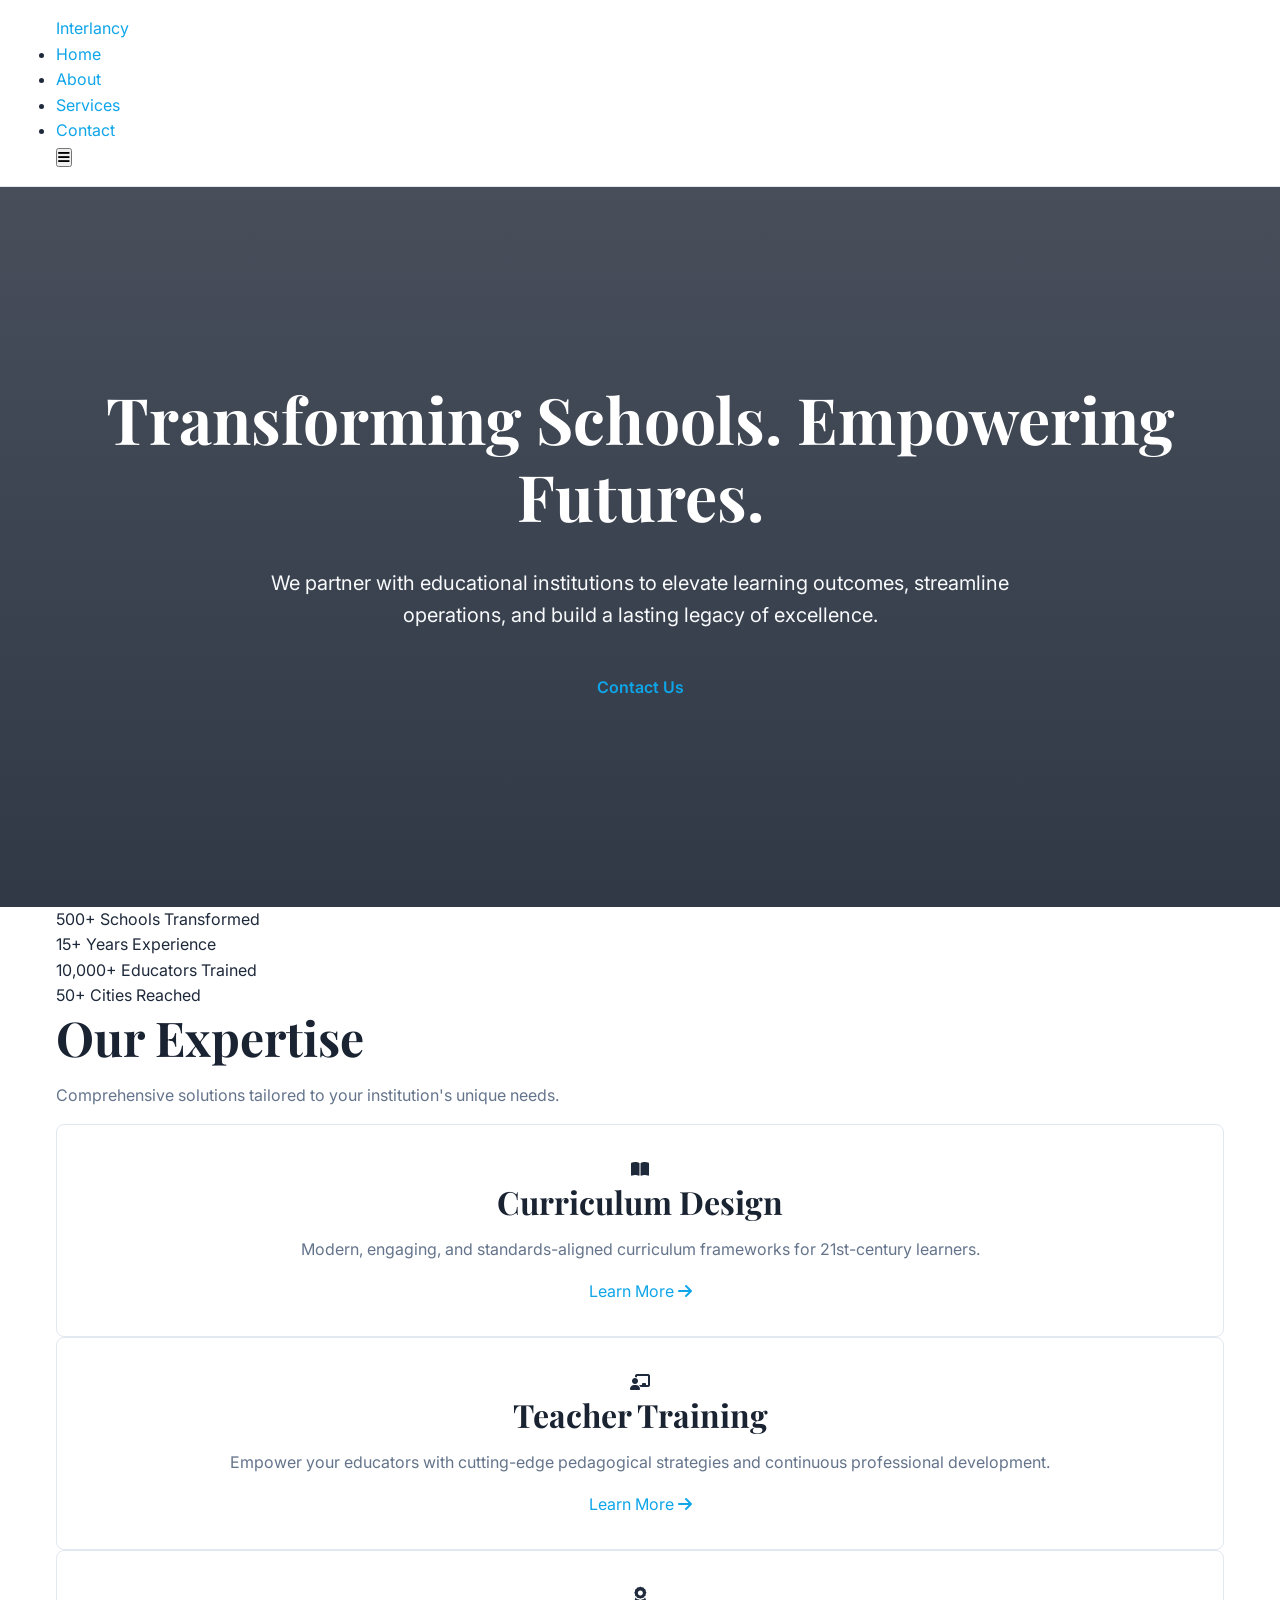
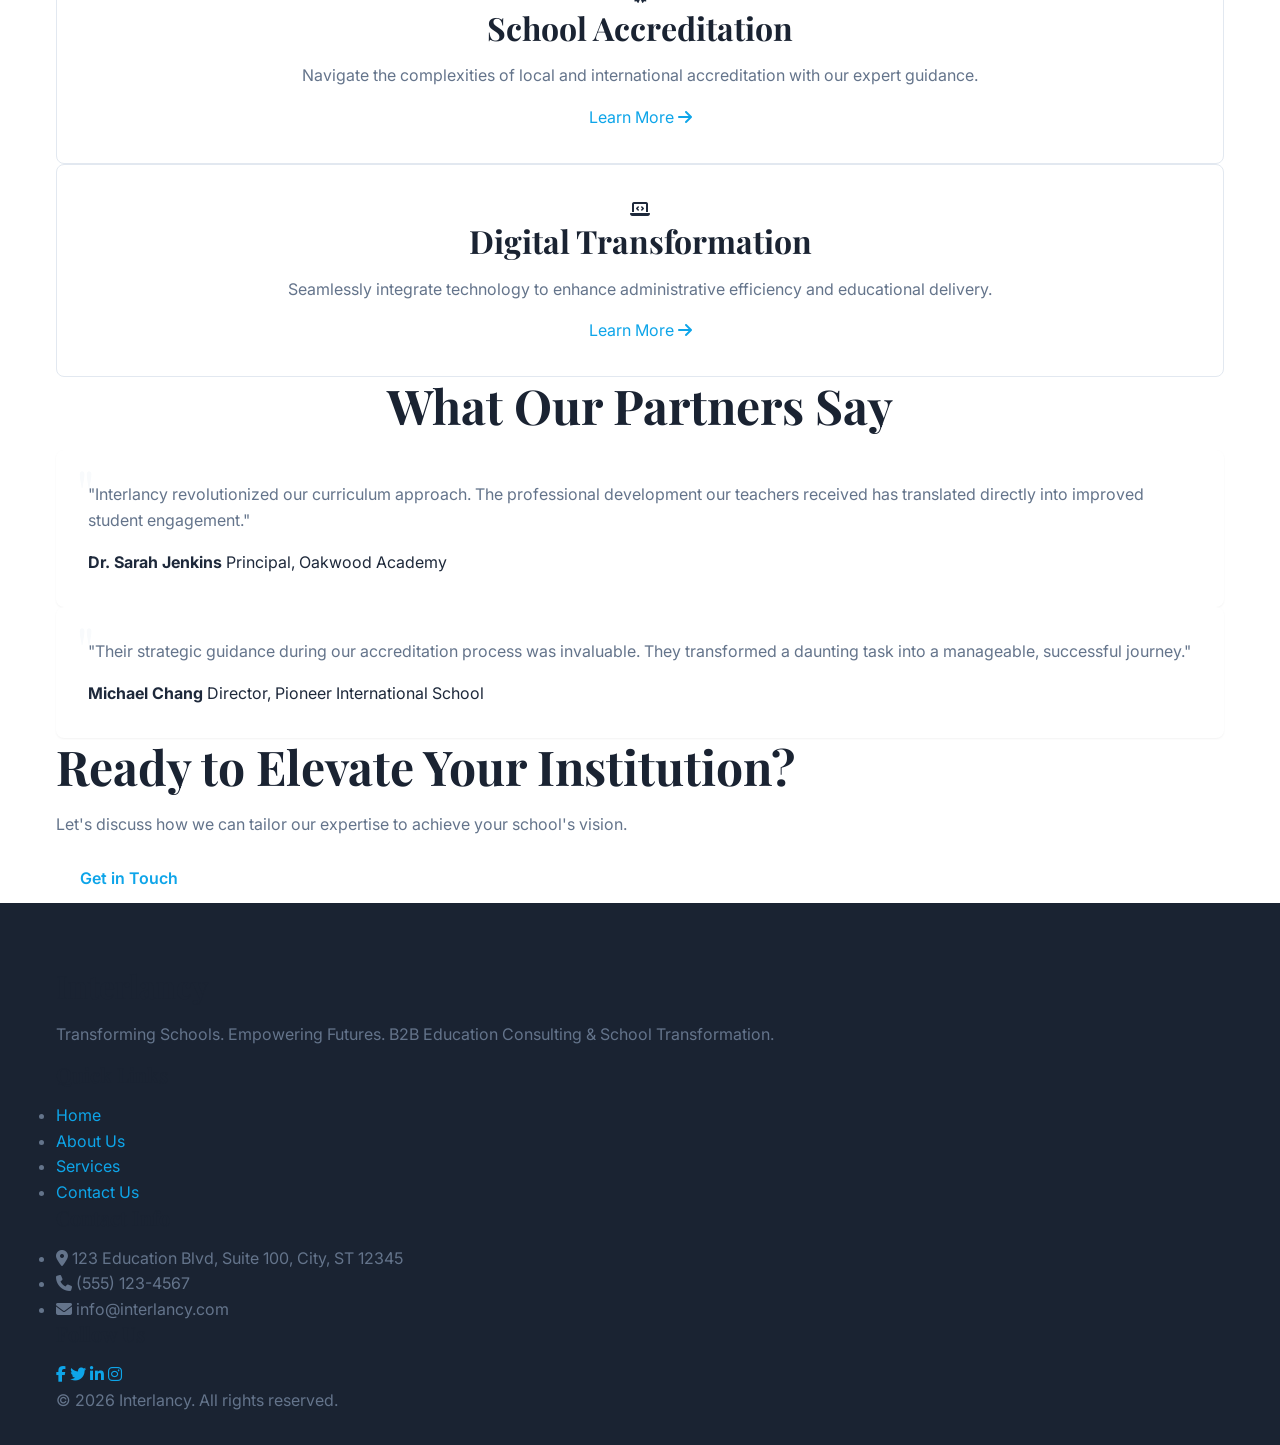
==== index.html @ 0472fcb1 "feat: Initial Interlancy website - B2B Education Consulting - Home page with hero, stats, services o" ====
<!DOCTYPE html>
<html lang="en">
<head>
    <meta charset="UTF-8">
    <meta name="viewport" content="width=device-width, initial-scale=1.0">
    <title>Interlancy | Transforming Schools. Empowering Futures.</title>
    <meta name="description" content="B2B Education Consulting & School Transformation.">
    <meta property="og:title" content="Interlancy | Transforming Schools. Empowering Futures.">
    <meta property="og:description" content="B2B Education Consulting & School Transformation.">
    <meta property="og:type" content="website">
    <meta property="og:url" content="https://www.interlancy.com">
    <meta property="og:image" content="https://www.interlancy.com/img/og-image.jpg">
    <link rel="icon" type="image/x-icon" href="favicon.ico">
    <link rel="preconnect" href="https://fonts.googleapis.com">
    <link rel="preconnect" href="https://fonts.gstatic.com" crossorigin>
    <link href="https://fonts.googleapis.com/css2?family=Inter:wght@400;500;600&family=Playfair+Display:wght@500;600;700&display=swap" rel="stylesheet">
    <link rel="stylesheet" href="https://cdnjs.cloudflare.com/ajax/libs/font-awesome/6.4.0/css/all.min.css">
    <link rel="stylesheet" href="css/style.css">
</head>
<body>
    <header class="header">
        <div class="container header__container">
            <a href="index.html" class="header__logo">Interlancy</a>
            <nav class="header__nav">
                <ul class="header__nav-list">
                    <li class="header__nav-item"><a href="index.html" class="header__nav-link header__nav-link--active">Home</a></li>
                    <li class="header__nav-item"><a href="about.html" class="header__nav-link">About</a></li>
                    <li class="header__nav-item"><a href="services.html" class="header__nav-link">Services</a></li>
                    <li class="header__nav-item"><a href="contact.html" class="header__nav-link">Contact</a></li>
                </ul>
            </nav>
            <button class="header__mobile-toggle" aria-label="Toggle menu">
                <i class="fas fa-bars"></i>
            </button>
        </div>
    </header>

    <main>
        <!-- Hero Section -->
        <section class="hero">
            <div class="container hero__container">
                <div class="hero__content">
                    <h1 class="hero__title">Transforming Schools. Empowering Futures.</h1>
                    <p class="hero__text">We partner with educational institutions to elevate learning outcomes, streamline operations, and build a lasting legacy of excellence.</p>
                    <a href="contact.html" class="btn btn--primary">Contact Us</a>
                </div>
            </div>
        </section>

        <!-- Stats Section -->
        <section class="stats">
            <div class="container stats__container">
                <div class="stats__item">
                    <span class="stats__number">500+</span>
                    <span class="stats__label">Schools Transformed</span>
                </div>
                <div class="stats__item">
                    <span class="stats__number">15+</span>
                    <span class="stats__label">Years Experience</span>
                </div>
                <div class="stats__item">
                    <span class="stats__number">10,000+</span>
                    <span class="stats__label">Educators Trained</span>
                </div>
                <div class="stats__item">
                    <span class="stats__number">50+</span>
                    <span class="stats__label">Cities Reached</span>
                </div>
            </div>
        </section>

        <!-- Services Overview -->
        <section class="services-overview">
            <div class="container">
                <div class="section-header">
                    <h2 class="section-header__title">Our Expertise</h2>
                    <p class="section-header__subtitle">Comprehensive solutions tailored to your institution's unique needs.</p>
                </div>
                <div class="services-grid">
                    <div class="service-card">
                        <div class="service-card__icon"><i class="fas fa-book-open"></i></div>
                        <h3 class="service-card__title">Curriculum Design</h3>
                        <p class="service-card__desc">Modern, engaging, and standards-aligned curriculum frameworks for 21st-century learners.</p>
                        <a href="services.html" class="service-card__link">Learn More <i class="fas fa-arrow-right"></i></a>
                    </div>
                    <div class="service-card">
                        <div class="service-card__icon"><i class="fas fa-chalkboard-teacher"></i></div>
                        <h3 class="service-card__title">Teacher Training</h3>
                        <p class="service-card__desc">Empower your educators with cutting-edge pedagogical strategies and continuous professional development.</p>
                        <a href="services.html" class="service-card__link">Learn More <i class="fas fa-arrow-right"></i></a>
                    </div>
                    <div class="service-card">
                        <div class="service-card__icon"><i class="fas fa-award"></i></div>
                        <h3 class="service-card__title">School Accreditation</h3>
                        <p class="service-card__desc">Navigate the complexities of local and international accreditation with our expert guidance.</p>
                        <a href="services.html" class="service-card__link">Learn More <i class="fas fa-arrow-right"></i></a>
                    </div>
                    <div class="service-card">
                        <div class="service-card__icon"><i class="fas fa-laptop-code"></i></div>
                        <h3 class="service-card__title">Digital Transformation</h3>
                        <p class="service-card__desc">Seamlessly integrate technology to enhance administrative efficiency and educational delivery.</p>
                        <a href="services.html" class="service-card__link">Learn More <i class="fas fa-arrow-right"></i></a>
                    </div>
                </div>
            </div>
        </section>

        <!-- Testimonials -->
        <section class="testimonials">
            <div class="container">
                <h2 class="section-header__title text-center">What Our Partners Say</h2>
                <div class="testimonials__grid">
                    <div class="testimonial-card">
                        <p class="testimonial-card__quote">"Interlancy revolutionized our curriculum approach. The professional development our teachers received has translated directly into improved student engagement."</p>
                        <div class="testimonial-card__author">
                            <div class="testimonial-card__author-info">
                                <strong>Dr. Sarah Jenkins</strong>
                                <span>Principal, Oakwood Academy</span>
                            </div>
                        </div>
                    </div>
                    <div class="testimonial-card">
                        <p class="testimonial-card__quote">"Their strategic guidance during our accreditation process was invaluable. They transformed a daunting task into a manageable, successful journey."</p>
                        <div class="testimonial-card__author">
                            <div class="testimonial-card__author-info">
                                <strong>Michael Chang</strong>
                                <span>Director, Pioneer International School</span>
                            </div>
                        </div>
                    </div>
                </div>
            </div>
        </section>

        <!-- CTA Banner -->
        <section class="cta-banner">
            <div class="container cta-banner__container">
                <h2 class="cta-banner__title">Ready to Elevate Your Institution?</h2>
                <p class="cta-banner__text">Let's discuss how we can tailor our expertise to achieve your school's vision.</p>
                <a href="contact.html" class="btn btn--secondary">Get in Touch</a>
            </div>
        </section>
    </main>

    <footer class="footer">
        <div class="container footer__container">
            <div class="footer__col">
                <h3 class="footer__logo">Interlancy</h3>
                <p class="footer__desc">Transforming Schools. Empowering Futures. B2B Education Consulting & School Transformation.</p>
            </div>
            <div class="footer__col">
                <h4 class="footer__heading">Quick Links</h4>
                <ul class="footer__links">
                    <li><a href="index.html">Home</a></li>
                    <li><a href="about.html">About Us</a></li>
                    <li><a href="services.html">Services</a></li>
                    <li><a href="contact.html">Contact Us</a></li>
                </ul>
            </div>
            <div class="footer__col">
                <h4 class="footer__heading">Contact Info</h4>
                <ul class="footer__contact">
                    <li><i class="fas fa-map-marker-alt"></i> 123 Education Blvd, Suite 100, City, ST 12345</li>
                    <li><i class="fas fa-phone"></i> (555) 123-4567</li>
                    <li><i class="fas fa-envelope"></i> info@interlancy.com</li>
                </ul>
            </div>
            <div class="footer__col">
                <h4 class="footer__heading">Follow Us</h4>
                <div class="footer__socials">
                    <a href="#" aria-label="Facebook"><i class="fab fa-facebook-f"></i></a>
                    <a href="#" aria-label="Twitter"><i class="fab fa-twitter"></i></a>
                    <a href="#" aria-label="LinkedIn"><i class="fab fa-linkedin-in"></i></a>
                    <a href="#" aria-label="Instagram"><i class="fab fa-instagram"></i></a>
                </div>
            </div>
        </div>
        <div class="footer__bottom">
            <div class="container">
                <p>&copy; 2026 Interlancy. All rights reserved.</p>
            </div>
        </div>
    </footer>

    <script src="js/main.js"></script>
</body>
</html>
---- css/style.css ----
/* ==========================================================================
   CSS Reset & Custom Properties
   ========================================================================== */
:root {
  /* Colors */
  --color-primary: #1a2332;
  --color-secondary: #0ea5e9;
  --color-accent-hover: #0284c7;
  --color-text-primary: #1e293b;
  --color-text-secondary: #64748b;
  --color-bg-light: #f8fafc;
  --color-bg-white: #ffffff;
  --color-border: #e2e8f0;
  --color-success: #10b981;

  /* Typography */
  --font-body: 'Inter', system-ui, -apple-system, sans-serif;
  --font-heading: 'Playfair Display', Georgia, serif;

  /* Spacing */
  --space-xs: 0.5rem;
  --space-sm: 1rem;
  --space-md: 2rem;
  --space-lg: 4rem;
  --space-xl: 6rem;

  /* Other Utilities */
  --transition-fast: 0.2s ease;
  --transition-normal: 0.3s ease;
  --shadow-sm: 0 1px 2px 0 rgba(0, 0, 0, 0.05);
  --shadow-md: 0 4px 6px -1px rgba(0, 0, 0, 0.1), 0 2px 4px -1px rgba(0, 0, 0, 0.06);
  --shadow-lg: 0 10px 15px -3px rgba(0, 0, 0, 0.1), 0 4px 6px -2px rgba(0, 0, 0, 0.05);
  --border-radius: 8px;
  --container-max-width: 1200px;
}

*, *::before, *::after {
  box-sizing: border-box;
  margin: 0;
  padding: 0;
}

html {
  scroll-behavior: smooth;
}

body {
  font-family: var(--font-body);
  color: var(--color-text-primary);
  background-color: var(--color-bg-white);
  line-height: 1.6;
  -webkit-font-smoothing: antialiased;
}

/* ==========================================================================
   Global Styles & Typography
   ========================================================================== */
h1, h2, h3, h4, h5, h6 {
  font-family: var(--font-heading);
  color: var(--color-primary);
  line-height: 1.2;
  margin-bottom: var(--space-sm);
  font-weight: 700;
}

h1 { font-size: clamp(2.5rem, 5vw, 4rem); }
h2 { font-size: clamp(2rem, 4vw, 3rem); }
h3 { font-size: clamp(1.5rem, 3vw, 2rem); }
h4 { font-size: 1.25rem; }
h5 { font-size: 1.125rem; }
h6 { font-size: 1rem; }

p {
  margin-bottom: var(--space-sm);
  color: var(--color-text-secondary);
}

a {
  color: var(--color-secondary);
  text-decoration: none;
  transition: color var(--transition-fast);
}

a:hover {
  color: var(--color-accent-hover);
}

img {
  max-width: 100%;
  height: auto;
  display: block;
}

/* ==========================================================================
   Layout Utilities
   ========================================================================== */
.container {
  max-width: var(--container-max-width);
  margin: 0 auto;
  padding: 0 var(--space-sm);
}

.section {
  padding: var(--space-lg) 0;
}

.section-light {
  background-color: var(--color-bg-light);
}

.section-dark {
  background-color: var(--color-primary);
  color: var(--color-bg-white);
}

.section-dark h2, .section-dark h3, .section-dark p {
  color: var(--color-bg-white);
}

.grid {
  display: grid;
  gap: var(--space-md);
}

.flex {
  display: flex;
}

.flex-center {
  align-items: center;
  justify-content: center;
}

.flex-between {
  align-items: center;
  justify-content: space-between;
}

.text-center {
  text-align: center;
}

/* Buttons */
.btn {
  display: inline-block;
  padding: 0.75rem 1.5rem;
  border-radius: var(--border-radius);
  font-weight: 600;
  cursor: pointer;
  transition: all var(--transition-normal);
  border: none;
  text-align: center;
}

.btn-primary {
  background-color: var(--color-secondary);
  color: white;
}

.btn-primary:hover {
  background-color: var(--color-accent-hover);
  transform: translateY(-2px);
  box-shadow: var(--shadow-md);
  color: white;
}

.btn-secondary {
  background-color: transparent;
  border: 2px solid var(--color-primary);
  color: var(--color-primary);
}

.btn-secondary:hover {
  background-color: var(--color-primary);
  color: white;
}

.btn:active {
  transform: translateY(0);
}

/* ==========================================================================
   Header & Navigation
   ========================================================================== */
.header {
  position: sticky;
  top: 0;
  left: 0;
  width: 100%;
  background: rgba(255, 255, 255, 0.9);
  backdrop-filter: blur(10px);
  z-index: 1000;
  border-bottom: 1px solid var(--color-border);
  padding: var(--space-sm) 0;
}

.logo {
  font-family: var(--font-heading);
  font-size: 1.5rem;
  font-weight: 700;
  color: var(--color-primary);
  text-decoration: none;
}

.nav-links {
  display: flex;
  gap: var(--space-md);
  list-style: none;
}

.nav-links a {
  color: var(--color-text-primary);
  font-weight: 500;
  position: relative;
}

.nav-links a::after {
  content: '';
  position: absolute;
  width: 0;
  height: 2px;
  bottom: -4px;
  left: 0;
  background-color: var(--color-secondary);
  transition: width var(--transition-normal);
}

.nav-links a:hover::after,
.nav-links a.active::after {
  width: 100%;
}

.mobile-menu-btn {
  display: none;
  background: none;
  border: none;
  cursor: pointer;
  padding: 0.5rem;
}

.mobile-menu-btn span {
  display: block;
  width: 25px;
  height: 3px;
  background-color: var(--color-primary);
  margin: 5px 0;
  transition: var(--transition-fast);
}

/* ==========================================================================
   Hero Sections
   ========================================================================== */
.hero {
  min-height: 80vh;
  display: flex;
  align-items: center;
  background: linear-gradient(rgba(26, 35, 50, 0.8), rgba(26, 35, 50, 0.9)), url('../img/hero-bg.jpg') center/cover;
  color: white;
  text-align: center;
  padding: var(--space-xl) 0;
}

.hero h1 {
  color: white;
  margin-bottom: var(--space-md);
}

.hero p {
  color: var(--color-bg-light);
  font-size: 1.25rem;
  max-width: 800px;
  margin: 0 auto var(--space-md);
}

.hero-inner {
  min-height: 40vh;
  display: flex;
  flex-direction: column;
  justify-content: center;
  background: var(--color-primary);
  color: white;
  text-align: center;
  padding: var(--space-lg) 0;
}

.hero-inner h1 {
  color: white;
  margin-bottom: var(--space-xs);
}

.breadcrumbs {
  font-size: 0.875rem;
  color: var(--color-text-secondary);
}

.breadcrumbs a {
  color: var(--color-secondary);
}

/* ==========================================================================
   Sections (Stats, Services, Team, etc.)
   ========================================================================== */
/* Stats */
.stats-grid {
  grid-template-columns: repeat(4, 1fr);
  text-align: center;
}

.stat-item h3 {
  font-size: 2.5rem;
  color: var(--color-secondary);
  margin-bottom: 0.25rem;
}

/* Service Cards */
.services-grid {
  grid-template-columns: repeat(3, 1fr);
}

.service-card {
  background: var(--color-bg-white);
  padding: var(--space-md);
  border-radius: var(--border-radius);
  border: 1px solid var(--color-border);
  transition: all var(--transition-normal);
  text-align: center;
}

.service-card:hover {
  transform: translateY(-10px);
  box-shadow: var(--shadow-lg);
  border-color: transparent;
}

.service-icon {
  width: 60px;
  height: 60px;
  background: var(--color-bg-light);
  border-radius: 50%;
  display: flex;
  align-items: center;
  justify-content: center;
  margin: 0 auto var(--space-sm);
  color: var(--color-secondary);
  font-size: 1.5rem;
}

/* Team Cards */
.team-grid {
  grid-template-columns: repeat(4, 1fr);
}

.team-card {
  text-align: center;
}

.team-img {
  width: 150px;
  height: 150px;
  border-radius: 50%;
  background-color: var(--color-border);
  margin: 0 auto var(--space-sm);
  object-fit: cover;
}

/* Testimonials */
.testimonials-grid {
  grid-template-columns: repeat(2, 1fr);
}

.testimonial-card {
  background: var(--color-bg-white);
  padding: var(--space-md);
  border-radius: var(--border-radius);
  box-shadow: var(--shadow-sm);
  position: relative;
}

.testimonial-card::before {
  content: '"';
  font-family: var(--font-heading);
  font-size: 4rem;
  color: var(--color-bg-light);
  position: absolute;
  top: 10px;
  left: 20px;
  line-height: 1;
}

.testimonial-text {
  position: relative;
  z-index: 1;
  font-style: italic;
  margin-bottom: var(--space-sm);
}

/* Process/Timeline */
.process-grid {
  grid-template-columns: repeat(4, 1fr);
  position: relative;
}

.process-step {
  text-align: center;
  position: relative;
}

.step-number {
  width: 50px;
  height: 50px;
  background: var(--color-secondary);
  color: white;
  border-radius: 50%;
  display: flex;
  align-items: center;
  justify-content: center;
  font-weight: bold;
  font-size: 1.25rem;
  margin: 0 auto var(--space-sm);
  position: relative;
  z-index: 2;
}

.process-grid::before {
  content: '';
  position: absolute;
  top: 25px;
  left: 10%;
  right: 10%;
  height: 2px;
  background: var(--color-border);
  z-index: 1;
}

/* FAQ */
.faq-list {
  max-width: 800px;
  margin: 0 auto;
}

.faq-item {
  border-bottom: 1px solid var(--color-border);
  padding: var(--space-sm) 0;
}

.faq-question {
  font-weight: 600;
  color: var(--color-primary);
  cursor: pointer;
  display: flex;
  justify-content: space-between;
  align-items: center;
}

.faq-answer {
  display: none;
  padding-top: var(--space-xs);
  color: var(--color-text-secondary);
}

/* CTA Section */
.cta-section {
  background: linear-gradient(135deg, var(--color-primary) 0%, #2a3b55 100%);
  color: white;
  text-align: center;
  padding: var(--space-xl) 0;
}

.cta-section h2 {
  color: white;
}

/* ==========================================================================
   Contact Page
   ========================================================================== */
.contact-grid {
  grid-template-columns: 1fr 1fr;
  gap: var(--space-lg);
}

.form-group {
  margin-bottom: var(--space-sm);
}

.form-label {
  display: block;
  margin-bottom: 0.25rem;
  font-weight: 500;
}

.form-control {
  width: 100%;
  padding: 0.75rem;
  border: 1px solid var(--color-border);
  border-radius: var(--border-radius);
  font-family: var(--font-body);
  transition: border-color var(--transition-fast), box-shadow var(--transition-fast);
}

.form-control:focus {
  outline: none;
  border-color: var(--color-secondary);
  box-shadow: 0 0 0 3px rgba(14, 165, 233, 0.1);
}

textarea.form-control {
  min-height: 150px;
  resize: vertical;
}

/* ==========================================================================
   Footer
   ========================================================================== */
.footer {
  background-color: var(--color-primary);
  color: var(--color-text-secondary);
  padding: var(--space-lg) 0 var(--space-sm);
}

.footer-grid {
  grid-template-columns: 2fr 1fr 1fr 1fr;
  margin-bottom: var(--space-lg);
}

.footer-title {
  color: white;
  font-size: 1.25rem;
  margin-bottom: var(--space-sm);
}

.footer-links {
  list-style: none;
}

.footer-links li {
  margin-bottom: 0.5rem;
}

.footer-links a {
  color: var(--color-text-secondary);
}

.footer-links a:hover {
  color: white;
}

.footer-bottom {
  text-align: center;
  padding-top: var(--space-sm);
  border-top: 1px solid rgba(255, 255, 255, 0.1);
}

/* ==========================================================================
   Responsive Breakpoints
   ========================================================================== */
@media (max-width: 1024px) {
  .services-grid, .team-grid, .process-grid {
    grid-template-columns: repeat(2, 1fr);
  }
  
  .process-grid::before {
    display: none;
  }
}

@media (max-width: 768px) {
  .stats-grid, .services-grid, .team-grid, .testimonials-grid, .process-grid, .contact-grid, .footer-grid {
    grid-template-columns: 1fr;
  }
  
  .nav-links {
    display: none; /* Hidden by default on mobile */
    position: absolute;
    top: 100%;
    left: 0;
    width: 100%;
    background: white;
    flex-direction: column;
    padding: var(--space-md);
    box-shadow: var(--shadow-md);
  }
  
  .nav-links.active {
    display: flex;
  }
  
  .mobile-menu-btn {
    display: block;
  }
  
  .hero {
    min-height: 60vh;
  }
  
  .section {
    padding: var(--space-md) 0;
  }
}

/* ==========================================================================
   Animations
   ========================================================================== */
.fade-in {
  opacity: 0;
  transform: translateY(20px);
  transition: opacity 0.6s ease-out, transform 0.6s ease-out;
}

.fade-in.visible {
  opacity: 1;
  transform: translateY(0);
}
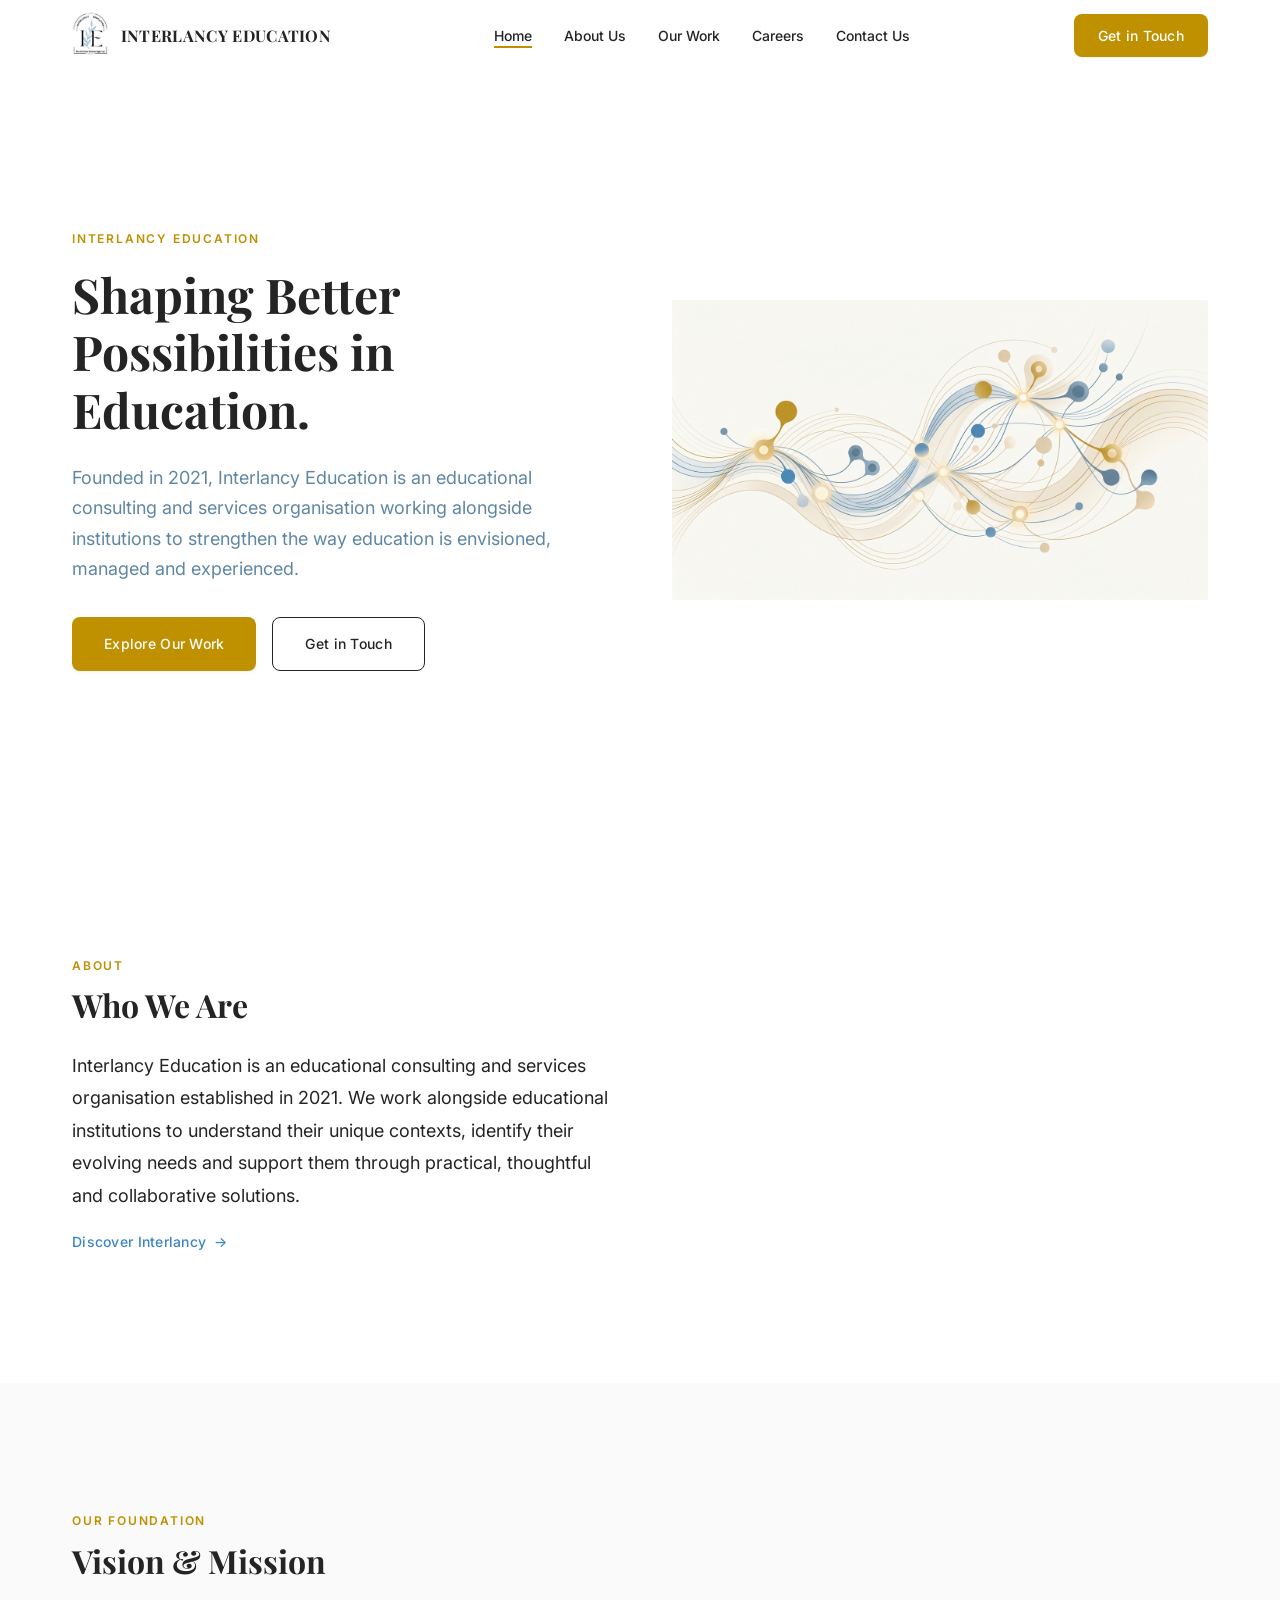
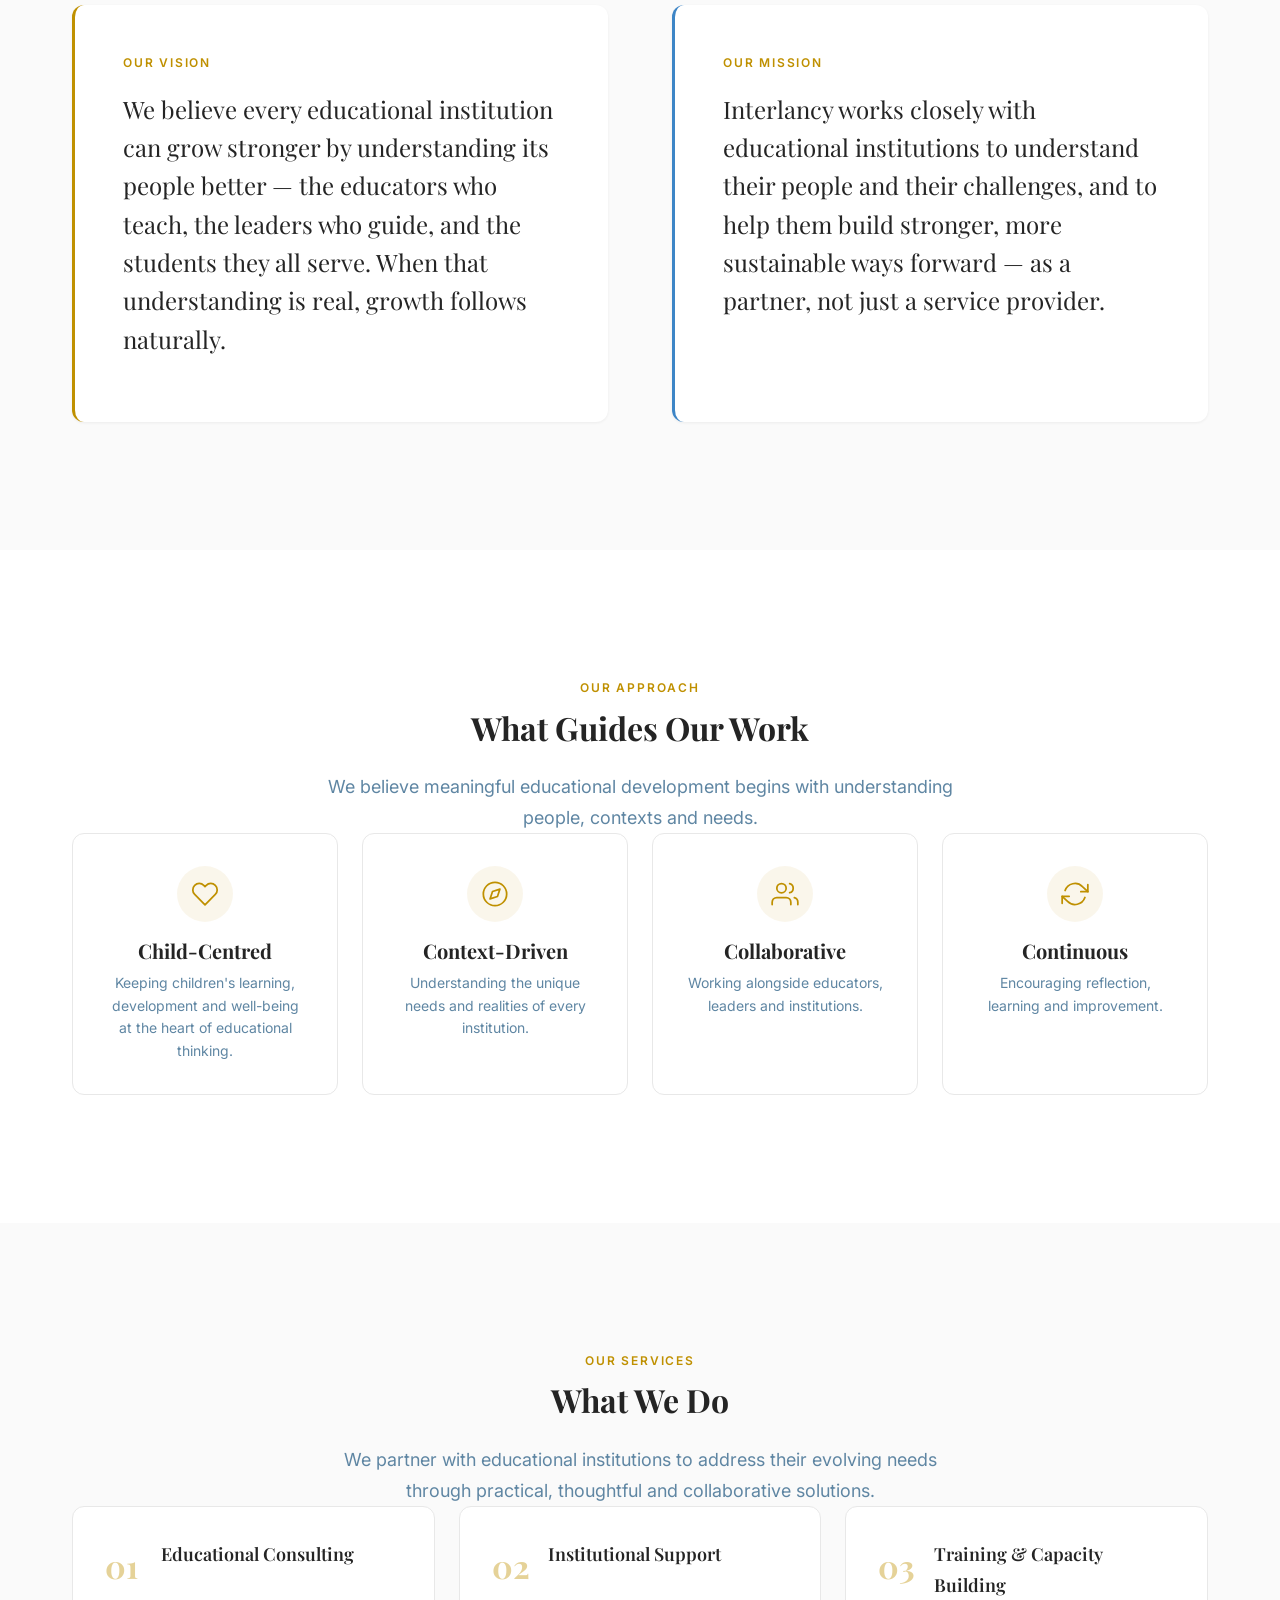
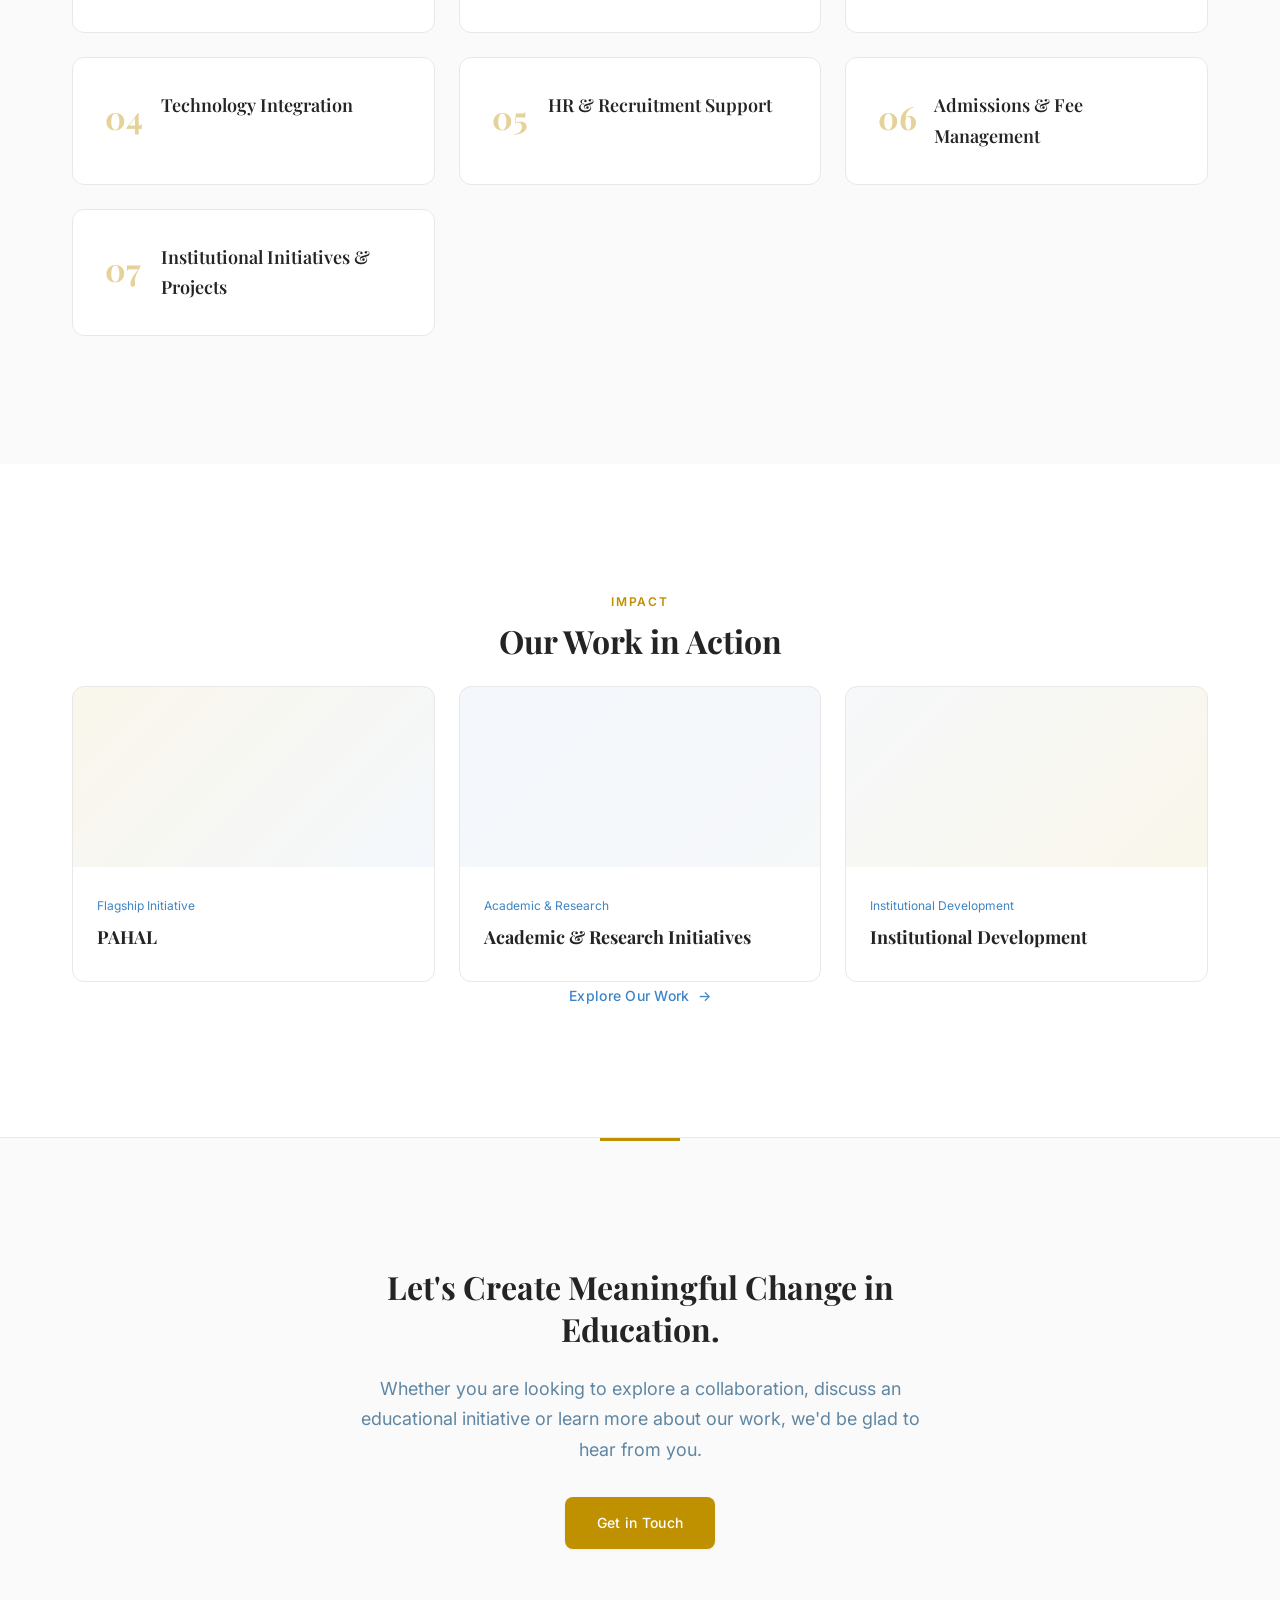
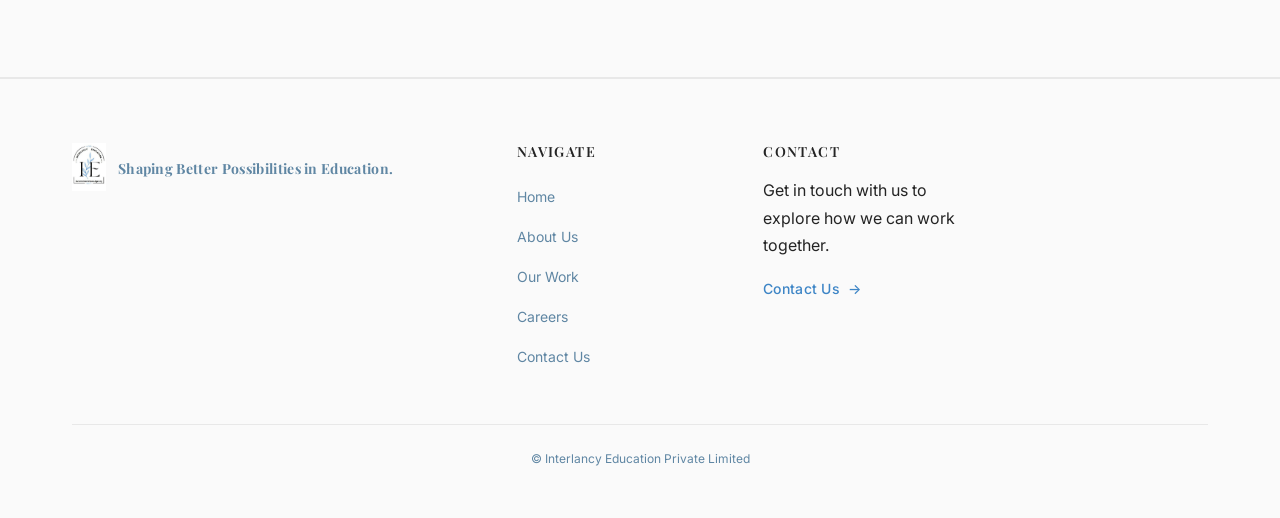
==== commit ad934537: "feat: Complete Interlancy Education Home Page rebuild - Mobile-first responsive design (360px primar" ====
--- a/index.html
+++ b/index.html
@@ -1,187 +1,253 @@
 <!DOCTYPE html>
 <html lang="en">
 <head>
-    <meta charset="UTF-8">
-    <meta name="viewport" content="width=device-width, initial-scale=1.0">
-    <title>Interlancy | Transforming Schools. Empowering Futures.</title>
-    <meta name="description" content="B2B Education Consulting & School Transformation.">
-    <meta property="og:title" content="Interlancy | Transforming Schools. Empowering Futures.">
-    <meta property="og:description" content="B2B Education Consulting & School Transformation.">
-    <meta property="og:type" content="website">
-    <meta property="og:url" content="https://www.interlancy.com">
-    <meta property="og:image" content="https://www.interlancy.com/img/og-image.jpg">
-    <link rel="icon" type="image/x-icon" href="favicon.ico">
-    <link rel="preconnect" href="https://fonts.googleapis.com">
-    <link rel="preconnect" href="https://fonts.gstatic.com" crossorigin>
-    <link href="https://fonts.googleapis.com/css2?family=Inter:wght@400;500;600&family=Playfair+Display:wght@500;600;700&display=swap" rel="stylesheet">
-    <link rel="stylesheet" href="https://cdnjs.cloudflare.com/ajax/libs/font-awesome/6.4.0/css/all.min.css">
-    <link rel="stylesheet" href="css/style.css">
+  <meta charset="utf-8">
+  <meta name="viewport" content="width=device-width, initial-scale=1.0">
+  <title>Interlancy Education — Shaping Better Possibilities in Education</title>
+  
+  <meta property="og:title" content="Interlancy Education — Shaping Better Possibilities in Education">
+  <meta property="og:description" content="Founded in 2021, Interlancy Education is an educational consulting and services organisation working alongside institutions to strengthen the way education is envisioned, managed and experienced.">
+  <meta property="og:type" content="website">
+
+  <link rel="preconnect" href="https://fonts.googleapis.com">
+  <link rel="preconnect" href="https://fonts.gstatic.com" crossorigin>
+  <link href="https://fonts.googleapis.com/css2?family=Inter:wght@400;500;600&family=Playfair+Display:wght@400;700&display=swap" rel="stylesheet">
+
+  <link rel="stylesheet" href="css/style.css">
+  <script defer src="js/main.js"></script>
 </head>
 <body>
-    <header class="header">
-        <div class="container header__container">
-            <a href="index.html" class="header__logo">Interlancy</a>
-            <nav class="header__nav">
-                <ul class="header__nav-list">
-                    <li class="header__nav-item"><a href="index.html" class="header__nav-link header__nav-link--active">Home</a></li>
-                    <li class="header__nav-item"><a href="about.html" class="header__nav-link">About</a></li>
-                    <li class="header__nav-item"><a href="services.html" class="header__nav-link">Services</a></li>
-                    <li class="header__nav-item"><a href="contact.html" class="header__nav-link">Contact</a></li>
-                </ul>
-            </nav>
-            <button class="header__mobile-toggle" aria-label="Toggle menu">
-                <i class="fas fa-bars"></i>
-            </button>
-        </div>
-    </header>
-
-    <main>
-        <!-- Hero Section -->
-        <section class="hero">
-            <div class="container hero__container">
-                <div class="hero__content">
-                    <h1 class="hero__title">Transforming Schools. Empowering Futures.</h1>
-                    <p class="hero__text">We partner with educational institutions to elevate learning outcomes, streamline operations, and build a lasting legacy of excellence.</p>
-                    <a href="contact.html" class="btn btn--primary">Contact Us</a>
-                </div>
-            </div>
-        </section>
-
-        <!-- Stats Section -->
-        <section class="stats">
-            <div class="container stats__container">
-                <div class="stats__item">
-                    <span class="stats__number">500+</span>
-                    <span class="stats__label">Schools Transformed</span>
-                </div>
-                <div class="stats__item">
-                    <span class="stats__number">15+</span>
-                    <span class="stats__label">Years Experience</span>
-                </div>
-                <div class="stats__item">
-                    <span class="stats__number">10,000+</span>
-                    <span class="stats__label">Educators Trained</span>
-                </div>
-                <div class="stats__item">
-                    <span class="stats__number">50+</span>
-                    <span class="stats__label">Cities Reached</span>
-                </div>
-            </div>
-        </section>
-
-        <!-- Services Overview -->
-        <section class="services-overview">
-            <div class="container">
-                <div class="section-header">
-                    <h2 class="section-header__title">Our Expertise</h2>
-                    <p class="section-header__subtitle">Comprehensive solutions tailored to your institution's unique needs.</p>
-                </div>
-                <div class="services-grid">
-                    <div class="service-card">
-                        <div class="service-card__icon"><i class="fas fa-book-open"></i></div>
-                        <h3 class="service-card__title">Curriculum Design</h3>
-                        <p class="service-card__desc">Modern, engaging, and standards-aligned curriculum frameworks for 21st-century learners.</p>
-                        <a href="services.html" class="service-card__link">Learn More <i class="fas fa-arrow-right"></i></a>
-                    </div>
-                    <div class="service-card">
-                        <div class="service-card__icon"><i class="fas fa-chalkboard-teacher"></i></div>
-                        <h3 class="service-card__title">Teacher Training</h3>
-                        <p class="service-card__desc">Empower your educators with cutting-edge pedagogical strategies and continuous professional development.</p>
-                        <a href="services.html" class="service-card__link">Learn More <i class="fas fa-arrow-right"></i></a>
-                    </div>
-                    <div class="service-card">
-                        <div class="service-card__icon"><i class="fas fa-award"></i></div>
-                        <h3 class="service-card__title">School Accreditation</h3>
-                        <p class="service-card__desc">Navigate the complexities of local and international accreditation with our expert guidance.</p>
-                        <a href="services.html" class="service-card__link">Learn More <i class="fas fa-arrow-right"></i></a>
-                    </div>
-                    <div class="service-card">
-                        <div class="service-card__icon"><i class="fas fa-laptop-code"></i></div>
-                        <h3 class="service-card__title">Digital Transformation</h3>
-                        <p class="service-card__desc">Seamlessly integrate technology to enhance administrative efficiency and educational delivery.</p>
-                        <a href="services.html" class="service-card__link">Learn More <i class="fas fa-arrow-right"></i></a>
-                    </div>
-                </div>
-            </div>
-        </section>
-
-        <!-- Testimonials -->
-        <section class="testimonials">
-            <div class="container">
-                <h2 class="section-header__title text-center">What Our Partners Say</h2>
-                <div class="testimonials__grid">
-                    <div class="testimonial-card">
-                        <p class="testimonial-card__quote">"Interlancy revolutionized our curriculum approach. The professional development our teachers received has translated directly into improved student engagement."</p>
-                        <div class="testimonial-card__author">
-                            <div class="testimonial-card__author-info">
-                                <strong>Dr. Sarah Jenkins</strong>
-                                <span>Principal, Oakwood Academy</span>
-                            </div>
-                        </div>
-                    </div>
-                    <div class="testimonial-card">
-                        <p class="testimonial-card__quote">"Their strategic guidance during our accreditation process was invaluable. They transformed a daunting task into a manageable, successful journey."</p>
-                        <div class="testimonial-card__author">
-                            <div class="testimonial-card__author-info">
-                                <strong>Michael Chang</strong>
-                                <span>Director, Pioneer International School</span>
-                            </div>
-                        </div>
-                    </div>
-                </div>
-            </div>
-        </section>
-
-        <!-- CTA Banner -->
-        <section class="cta-banner">
-            <div class="container cta-banner__container">
-                <h2 class="cta-banner__title">Ready to Elevate Your Institution?</h2>
-                <p class="cta-banner__text">Let's discuss how we can tailor our expertise to achieve your school's vision.</p>
-                <a href="contact.html" class="btn btn--secondary">Get in Touch</a>
-            </div>
-        </section>
-    </main>
-
-    <footer class="footer">
-        <div class="container footer__container">
-            <div class="footer__col">
-                <h3 class="footer__logo">Interlancy</h3>
-                <p class="footer__desc">Transforming Schools. Empowering Futures. B2B Education Consulting & School Transformation.</p>
-            </div>
-            <div class="footer__col">
-                <h4 class="footer__heading">Quick Links</h4>
-                <ul class="footer__links">
-                    <li><a href="index.html">Home</a></li>
-                    <li><a href="about.html">About Us</a></li>
-                    <li><a href="services.html">Services</a></li>
-                    <li><a href="contact.html">Contact Us</a></li>
-                </ul>
-            </div>
-            <div class="footer__col">
-                <h4 class="footer__heading">Contact Info</h4>
-                <ul class="footer__contact">
-                    <li><i class="fas fa-map-marker-alt"></i> 123 Education Blvd, Suite 100, City, ST 12345</li>
-                    <li><i class="fas fa-phone"></i> (555) 123-4567</li>
-                    <li><i class="fas fa-envelope"></i> info@interlancy.com</li>
-                </ul>
-            </div>
-            <div class="footer__col">
-                <h4 class="footer__heading">Follow Us</h4>
-                <div class="footer__socials">
-                    <a href="#" aria-label="Facebook"><i class="fab fa-facebook-f"></i></a>
-                    <a href="#" aria-label="Twitter"><i class="fab fa-twitter"></i></a>
-                    <a href="#" aria-label="LinkedIn"><i class="fab fa-linkedin-in"></i></a>
-                    <a href="#" aria-label="Instagram"><i class="fab fa-instagram"></i></a>
-                </div>
-            </div>
-        </div>
-        <div class="footer__bottom">
-            <div class="container">
-                <p>&copy; 2026 Interlancy. All rights reserved.</p>
-            </div>
-        </div>
-    </footer>
-
-    <script src="js/main.js"></script>
+
+  <header class="header" id="header">
+    <div class="header__container">
+      <a href="index.html" class="header__logo">
+        <img src="assets/images/interlancy-logo.jpg" alt="Interlancy Education" class="header__logo-img">
+        <span class="header__logo-text">INTERLANCY EDUCATION</span>
+      </a>
+      <nav class="nav" aria-label="Primary navigation">
+        <ul class="nav__list">
+          <li><a href="index.html" class="nav__link active">Home</a></li>
+          <li><a href="about.html" class="nav__link">About Us</a></li>
+          <li><a href="our-work.html" class="nav__link">Our Work</a></li>
+          <li><a href="careers.html" class="nav__link">Careers</a></li>
+          <li><a href="contact.html" class="nav__link">Contact Us</a></li>
+        </ul>
+      </nav>
+      <a href="contact.html" class="btn btn--primary header__cta">Get in Touch</a>
+      <button class="hamburger" aria-label="Toggle menu" aria-expanded="false">
+        <span class="hamburger__line"></span>
+        <span class="hamburger__line"></span>
+        <span class="hamburger__line"></span>
+      </button>
+    </div>
+  </header>
+
+  <!-- Mobile Menu -->
+  <div class="mobile-menu" id="mobileMenu" aria-hidden="true">
+    <a href="index.html" class="mobile-menu__link active">Home</a>
+    <a href="about.html" class="mobile-menu__link">About Us</a>
+    <a href="our-work.html" class="mobile-menu__link">Our Work</a>
+    <a href="careers.html" class="mobile-menu__link">Careers</a>
+    <a href="contact.html" class="mobile-menu__link">Contact Us</a>
+    <a href="contact.html" class="btn btn--primary mobile-menu__cta">Get in Touch</a>
+  </div>
+
+  <main>
+    <section class="hero" id="hero">
+      <div class="container hero__container">
+        <div class="hero__content">
+          <span class="hero__eyebrow section__eyebrow">INTERLANCY EDUCATION</span>
+          <h1 class="hero__heading">Shaping Better Possibilities in Education.</h1>
+          <p class="hero__text">Founded in 2021, Interlancy Education is an educational consulting and services organisation working alongside institutions to strengthen the way education is envisioned, managed and experienced.</p>
+          <div class="hero__actions">
+            <a href="our-work.html" class="btn btn--primary">Explore Our Work</a>
+            <a href="contact.html" class="btn btn--secondary">Get in Touch</a>
+          </div>
+        </div>
+        <div class="hero__visual reveal">
+          <img src="assets/images/home-hero.jpg" alt="Abstract illustration representing connected educational ecosystems" loading="eager">
+        </div>
+      </div>
+    </section>
+
+    <section class="who-we-are section" id="who-we-are">
+      <div class="container who-we-are__container">
+        <div class="who-we-are__content reveal">
+          <span class="section__eyebrow">About</span>
+          <h2 class="section__heading">Who We Are</h2>
+          <p class="who-we-are__text">Interlancy Education is an educational consulting and services organisation established in 2021. We work alongside educational institutions to understand their unique contexts, identify their evolving needs and support them through practical, thoughtful and collaborative solutions.</p>
+          <a href="about.html" class="btn btn--ghost">Discover Interlancy</a>
+        </div>
+        <div class="who-we-are__visual reveal">
+          <!-- Decorative element: a subtle abstract accent using CSS borders/shapes -->
+          <div class="who-we-are__accent" aria-hidden="true">
+            <div class="who-we-are__accent-line"></div>
+            <div class="who-we-are__accent-dot"></div>
+          </div>
+        </div>
+      </div>
+    </section>
+
+    <section class="vision-mission section" id="vision-mission">
+      <div class="container">
+        <div class="vision-mission__header reveal">
+          <span class="section__eyebrow">Our Foundation</span>
+          <h2 class="section__heading">Vision &amp; Mission</h2>
+        </div>
+        <div class="vision-mission__grid">
+          <div class="vision-mission__card vision-mission__card--vision reveal">
+            <span class="vision-mission__label section__eyebrow">Our Vision</span>
+            <p class="vision-mission__text">We believe every educational institution can grow stronger by understanding its people better — the educators who teach, the leaders who guide, and the students they all serve. When that understanding is real, growth follows naturally.</p>
+          </div>
+          <div class="vision-mission__card vision-mission__card--mission reveal">
+            <span class="vision-mission__label section__eyebrow">Our Mission</span>
+            <p class="vision-mission__text">Interlancy works closely with educational institutions to understand their people and their challenges, and to help them build stronger, more sustainable ways forward — as a partner, not just a service provider.</p>
+          </div>
+        </div>
+      </div>
+    </section>
+
+    <section class="principles section" id="principles">
+      <div class="container">
+        <div class="principles__header text-center reveal">
+          <span class="section__eyebrow">Our Approach</span>
+          <h2 class="section__heading">What Guides Our Work</h2>
+          <p class="section__subtext" style="margin: 0 auto;">We believe meaningful educational development begins with understanding people, contexts and needs.</p>
+        </div>
+        <div class="principles__grid">
+          <!-- Card 1 -->
+          <div class="principles__card reveal">
+            <div class="principles__icon">
+              <!-- Simple heart SVG -->
+              <svg width="28" height="28" viewBox="0 0 24 24" fill="none" stroke="currentColor" stroke-width="1.5" stroke-linecap="round" stroke-linejoin="round"><path d="M20.84 4.61a5.5 5.5 0 0 0-7.78 0L12 5.67l-1.06-1.06a5.5 5.5 0 0 0-7.78 7.78l1.06 1.06L12 21.23l7.78-7.78 1.06-1.06a5.5 5.5 0 0 0 0-7.78z"></path></svg>
+            </div>
+            <h3 class="principles__name">Child-Centred</h3>
+            <p class="principles__desc">Keeping children's learning, development and well-being at the heart of educational thinking.</p>
+          </div>
+          <!-- Card 2 -->
+          <div class="principles__card reveal">
+            <div class="principles__icon">
+              <!-- Compass SVG -->
+              <svg width="28" height="28" viewBox="0 0 24 24" fill="none" stroke="currentColor" stroke-width="1.5" stroke-linecap="round" stroke-linejoin="round"><circle cx="12" cy="12" r="10"></circle><polygon points="16.24 7.76 14.12 14.12 7.76 16.24 9.88 9.88 16.24 7.76"></polygon></svg>
+            </div>
+            <h3 class="principles__name">Context-Driven</h3>
+            <p class="principles__desc">Understanding the unique needs and realities of every institution.</p>
+          </div>
+          <!-- Card 3 -->
+          <div class="principles__card reveal">
+            <div class="principles__icon">
+              <!-- Two people/collaboration SVG -->
+              <svg width="28" height="28" viewBox="0 0 24 24" fill="none" stroke="currentColor" stroke-width="1.5" stroke-linecap="round" stroke-linejoin="round"><path d="M17 21v-2a4 4 0 0 0-4-4H5a4 4 0 0 0-4 4v2"></path><circle cx="9" cy="7" r="4"></circle><path d="M23 21v-2a4 4 0 0 0-3-3.87"></path><path d="M16 3.13a4 4 0 0 1 0 7.75"></path></svg>
+            </div>
+            <h3 class="principles__name">Collaborative</h3>
+            <p class="principles__desc">Working alongside educators, leaders and institutions.</p>
+          </div>
+          <!-- Card 4 -->
+          <div class="principles__card reveal">
+            <div class="principles__icon">
+              <!-- Refresh/continuous SVG -->
+              <svg width="28" height="28" viewBox="0 0 24 24" fill="none" stroke="currentColor" stroke-width="1.5" stroke-linecap="round" stroke-linejoin="round"><polyline points="23 4 23 10 17 10"></polyline><polyline points="1 20 1 14 7 14"></polyline><path d="M3.51 9a9 9 0 0 1 14.85-3.36L23 10M1 14l4.64 4.36A9 9 0 0 0 20.49 15"></path></svg>
+            </div>
+            <h3 class="principles__name">Continuous</h3>
+            <p class="principles__desc">Encouraging reflection, learning and improvement.</p>
+          </div>
+        </div>
+      </div>
+    </section>
+
+    <section class="services section" id="services">
+      <div class="container">
+        <div class="services__header text-center reveal">
+          <span class="section__eyebrow">Our Services</span>
+          <h2 class="section__heading">What We Do</h2>
+          <p class="section__subtext" style="margin: 0 auto;">We partner with educational institutions to address their evolving needs through practical, thoughtful and collaborative solutions.</p>
+        </div>
+        <div class="services__grid">
+          <div class="services__card reveal"><span class="services__number">01</span><span class="services__name">Educational Consulting</span></div>
+          <div class="services__card reveal"><span class="services__number">02</span><span class="services__name">Institutional Support</span></div>
+          <div class="services__card reveal"><span class="services__number">03</span><span class="services__name">Training &amp; Capacity Building</span></div>
+          <div class="services__card reveal"><span class="services__number">04</span><span class="services__name">Technology Integration</span></div>
+          <div class="services__card reveal"><span class="services__number">05</span><span class="services__name">HR &amp; Recruitment Support</span></div>
+          <div class="services__card reveal"><span class="services__number">06</span><span class="services__name">Admissions &amp; Fee Management</span></div>
+          <div class="services__card reveal"><span class="services__number">07</span><span class="services__name">Institutional Initiatives &amp; Projects</span></div>
+        </div>
+      </div>
+    </section>
+
+    <section class="work-preview section" id="work-preview">
+      <div class="container">
+        <div class="work-preview__header text-center reveal">
+          <span class="section__eyebrow">Impact</span>
+          <h2 class="section__heading">Our Work in Action</h2>
+        </div>
+        <div class="work-preview__grid">
+          <div class="work-preview__card reveal">
+            <div class="work-preview__image work-preview__image--placeholder" style="background: linear-gradient(135deg, var(--color-gold-light), var(--color-blue-light));" aria-hidden="true"></div>
+            <div class="work-preview__body">
+              <span class="work-preview__area">Flagship Initiative</span>
+              <h3 class="work-preview__title">PAHAL</h3>
+            </div>
+          </div>
+          <div class="work-preview__card reveal">
+            <div class="work-preview__image work-preview__image--placeholder" style="background: linear-gradient(135deg, var(--color-blue-light), var(--color-steel-light));" aria-hidden="true"></div>
+            <div class="work-preview__body">
+              <span class="work-preview__area">Academic &amp; Research</span>
+              <h3 class="work-preview__title">Academic &amp; Research Initiatives</h3>
+            </div>
+          </div>
+          <div class="work-preview__card reveal">
+            <div class="work-preview__image work-preview__image--placeholder" style="background: linear-gradient(135deg, var(--color-steel-light), var(--color-gold-light));" aria-hidden="true"></div>
+            <div class="work-preview__body">
+              <span class="work-preview__area">Institutional Development</span>
+              <h3 class="work-preview__title">Institutional Development</h3>
+            </div>
+          </div>
+        </div>
+        <div class="work-preview__footer text-center reveal">
+          <a href="our-work.html" class="btn btn--ghost">Explore Our Work</a>
+        </div>
+      </div>
+    </section>
+
+    <section class="final-cta section" id="final-cta">
+      <div class="container text-center">
+        <div class="final-cta__content reveal">
+          <h2 class="final-cta__heading">Let's Create Meaningful Change in Education.</h2>
+          <p class="final-cta__text">Whether you are looking to explore a collaboration, discuss an educational initiative or learn more about our work, we'd be glad to hear from you.</p>
+          <a href="contact.html" class="btn btn--primary">Get in Touch</a>
+        </div>
+      </div>
+    </section>
+  </main>
+
+  <footer class="footer">
+    <div class="container">
+      <div class="footer__grid">
+        <div class="footer__col">
+          <div class="footer__brand">
+            <img src="assets/images/interlancy-logo.jpg" alt="Interlancy Education" class="footer__logo-img" style="height: 48px; margin-bottom: 0.75rem;">
+            <p class="footer__tagline">Shaping Better Possibilities in Education.</p>
+          </div>
+        </div>
+        <div class="footer__col">
+          <h4 class="footer__heading">Navigate</h4>
+          <a href="index.html" class="footer__link">Home</a>
+          <a href="about.html" class="footer__link">About Us</a>
+          <a href="our-work.html" class="footer__link">Our Work</a>
+          <a href="careers.html" class="footer__link">Careers</a>
+          <a href="contact.html" class="footer__link">Contact Us</a>
+        </div>
+        <div class="footer__col">
+          <h4 class="footer__heading">Contact</h4>
+          <p class="footer__contact-text">Get in touch with us to explore how we can work together.</p>
+          <a href="contact.html" class="btn btn--ghost">Contact Us</a>
+        </div>
+      </div>
+      <div class="footer__bottom">
+        <p>&copy; Interlancy Education Private Limited</p>
+      </div>
+    </div>
+  </footer>
+
 </body>
 </html>
--- a/css/style.css
+++ b/css/style.css
@@ -1,41 +1,106 @@
-/* ==========================================================================
-   CSS Reset & Custom Properties
-   ========================================================================== */
+/* 
+=============================================================================
+  Interlancy Education - Complete Design System & Stylesheet
+  Focus: Calm, Refined, Contemporary, Editorial, Light, Professional
+============================================================================= 
+*/
+
+/* 
+-----------------------------------------------------------------------------
+  DESIGN TOKENS (CSS Custom Properties)
+----------------------------------------------------------------------------- 
+*/
 :root {
   /* Colors */
-  --color-primary: #1a2332;
-  --color-secondary: #0ea5e9;
-  --color-accent-hover: #0284c7;
-  --color-text-primary: #1e293b;
-  --color-text-secondary: #64748b;
-  --color-bg-light: #f8fafc;
-  --color-bg-white: #ffffff;
-  --color-border: #e2e8f0;
-  --color-success: #10b981;
+  --color-gold: #BF9000;
+  --color-blue: #3D85C6;
+  --color-steel-blue: #5F86A3;
+  --color-charcoal: #242424;
+  --color-white: #FFFFFF;
+  --color-off-white: #FAFAFA;
+  --color-light-gray: #F5F5F5;
+  --color-border: #E8E8E8;
+  
+  /* Background accents */
+  --color-gold-light: rgba(191, 144, 0, 0.08);
+  --color-blue-light: rgba(61, 133, 198, 0.06);
+  --color-steel-light: rgba(95, 134, 163, 0.06);
 
   /* Typography */
-  --font-body: 'Inter', system-ui, -apple-system, sans-serif;
-  --font-heading: 'Playfair Display', Georgia, serif;
+  --font-display: 'Playfair Display', Georgia, serif;
+  --font-body: 'Inter', -apple-system, BlinkMacSystemFont, 'Segoe UI', sans-serif;
+
+  /* Font Weights */
+  --fw-regular: 400;
+  --fw-medium: 500;
+  --fw-semibold: 600;
+  --fw-bold: 700;
+
+  /* Font Sizes */
+  --fs-xs: 0.75rem;    /* 12px */
+  --fs-sm: 0.875rem;   /* 14px */
+  --fs-base: 1rem;     /* 16px */
+  --fs-md: 1.125rem;   /* 18px */
+  --fs-lg: 1.25rem;    /* 20px */
+  --fs-xl: 1.5rem;     /* 24px */
+  --fs-2xl: 2rem;      /* 32px */
+  --fs-3xl: 2.5rem;    /* 40px */
+  --fs-4xl: 3rem;      /* 48px */
 
   /* Spacing */
-  --space-xs: 0.5rem;
-  --space-sm: 1rem;
-  --space-md: 2rem;
-  --space-lg: 4rem;
-  --space-xl: 6rem;
-
-  /* Other Utilities */
-  --transition-fast: 0.2s ease;
-  --transition-normal: 0.3s ease;
-  --shadow-sm: 0 1px 2px 0 rgba(0, 0, 0, 0.05);
-  --shadow-md: 0 4px 6px -1px rgba(0, 0, 0, 0.1), 0 2px 4px -1px rgba(0, 0, 0, 0.06);
-  --shadow-lg: 0 10px 15px -3px rgba(0, 0, 0, 0.1), 0 4px 6px -2px rgba(0, 0, 0, 0.05);
-  --border-radius: 8px;
-  --container-max-width: 1200px;
-}
-
+  --spacing-xs: 0.5rem;
+  --spacing-sm: 1rem;
+  --spacing-md: 1.5rem;
+  --spacing-lg: 2rem;
+  --spacing-xl: 3rem;
+  --spacing-2xl: 4rem;
+  --spacing-3xl: 6rem;
+  --spacing-4xl: 8rem;
+
+  /* Radii */
+  --radius-sm: 4px;
+  --radius-md: 8px;
+  --radius-lg: 12px;
+  --radius-xl: 16px;
+
+  /* Shadows */
+  --shadow-sm: 0 1px 3px rgba(0,0,0,0.06);
+  --shadow-md: 0 4px 12px rgba(0,0,0,0.08);
+  --shadow-lg: 0 8px 24px rgba(0,0,0,0.1);
+
+  /* Transitions */
+  --transition-base: 0.3s ease;
+  --transition-slow: 0.5s ease;
+
+  /* Layout */
+  --container-max: 1200px;
+  --container-padding: 1.25rem;  /* 20px on mobile */
+  --header-height: 72px;
+}
+
+@media (min-width: 1024px) {
+  :root {
+    --container-padding: 2rem;
+  }
+}
+
+@media (min-width: 1440px) {
+  :root {
+    --container-padding: 3rem;
+  }
+}
+
+
+/* 
+-----------------------------------------------------------------------------
+  CSS RESET
+----------------------------------------------------------------------------- 
+*/
 *, *::before, *::after {
   box-sizing: border-box;
+}
+
+* {
   margin: 0;
   padding: 0;
 }
@@ -44,569 +109,969 @@
   scroll-behavior: smooth;
 }
 
+img, picture, video, canvas, svg {
+  display: block;
+  max-width: 100%;
+}
+
+input, button, textarea, select {
+  font: inherit;
+}
+
+p, h1, h2, h3, h4, h5, h6 {
+  overflow-wrap: break-word;
+}
+
+
+/* 
+-----------------------------------------------------------------------------
+  GLOBAL STYLES
+----------------------------------------------------------------------------- 
+*/
 body {
   font-family: var(--font-body);
-  color: var(--color-text-primary);
-  background-color: var(--color-bg-white);
-  line-height: 1.6;
+  color: var(--color-charcoal);
+  background-color: var(--color-white);
+  font-size: 16px;
+  line-height: 1.7;
   -webkit-font-smoothing: antialiased;
-}
-
-/* ==========================================================================
-   Global Styles & Typography
-   ========================================================================== */
+  -moz-osx-font-smoothing: grayscale;
+}
+
+body.nav-open {
+  overflow: hidden;
+}
+
 h1, h2, h3, h4, h5, h6 {
-  font-family: var(--font-heading);
-  color: var(--color-primary);
-  line-height: 1.2;
-  margin-bottom: var(--space-sm);
-  font-weight: 700;
-}
-
-h1 { font-size: clamp(2.5rem, 5vw, 4rem); }
-h2 { font-size: clamp(2rem, 4vw, 3rem); }
-h3 { font-size: clamp(1.5rem, 3vw, 2rem); }
-h4 { font-size: 1.25rem; }
-h5 { font-size: 1.125rem; }
-h6 { font-size: 1rem; }
+  font-family: var(--font-display);
+  font-weight: var(--fw-bold);
+  line-height: 1.3;
+  color: var(--color-charcoal);
+}
+
+h1 {
+  font-size: var(--fs-2xl); /* Mobile 2rem */
+}
+
+h2 {
+  font-size: var(--fs-xl); /* Mobile 1.5rem */
+}
+
+h3 {
+  font-size: var(--fs-lg); /* Mobile 1.25rem */
+}
+
+@media (min-width: 768px) {
+  h1 { font-size: var(--fs-3xl); /* Tablet 2.5rem */ }
+  h2 { font-size: 1.75rem; /* Tablet 1.75rem */ }
+}
+
+@media (min-width: 1024px) {
+  h1 { font-size: var(--fs-4xl); /* Desktop 3rem */ }
+  h2 { font-size: var(--fs-2xl); /* Desktop 2rem */ }
+  h3 { font-size: var(--fs-xl); /* Desktop 1.5rem */ }
+}
 
 p {
-  margin-bottom: var(--space-sm);
-  color: var(--color-text-secondary);
+  line-height: 1.7;
+  margin-bottom: var(--spacing-sm);
 }
 
 a {
-  color: var(--color-secondary);
+  color: var(--color-blue);
   text-decoration: none;
-  transition: color var(--transition-fast);
+  transition: color var(--transition-base);
 }
 
 a:hover {
-  color: var(--color-accent-hover);
-}
-
-img {
-  max-width: 100%;
-  height: auto;
+  color: var(--color-gold);
+}
+
+::selection {
+  background-color: var(--color-gold-light);
+  color: inherit;
+}
+
+
+/* 
+-----------------------------------------------------------------------------
+  LAYOUT
+----------------------------------------------------------------------------- 
+*/
+.container {
+  max-width: var(--container-max);
+  margin: 0 auto;
+  padding: 0 var(--container-padding);
+}
+
+.section {
+  padding: var(--spacing-3xl) 0; /* Mobile padding */
+}
+
+@media (min-width: 1024px) {
+  .section {
+    padding: var(--spacing-4xl) 0; /* Desktop padding */
+  }
+}
+
+.section__eyebrow {
+  text-transform: uppercase;
+  letter-spacing: 0.15em;
+  font-size: var(--fs-xs);
+  color: var(--color-gold);
+  font-weight: var(--fw-semibold);
+  font-family: var(--font-body);
   display: block;
-}
-
-/* ==========================================================================
-   Layout Utilities
-   ========================================================================== */
-.container {
-  max-width: var(--container-max-width);
-  margin: 0 auto;
-  padding: 0 var(--space-sm);
-}
-
-.section {
-  padding: var(--space-lg) 0;
-}
-
-.section-light {
-  background-color: var(--color-bg-light);
-}
-
-.section-dark {
-  background-color: var(--color-primary);
-  color: var(--color-bg-white);
-}
-
-.section-dark h2, .section-dark h3, .section-dark p {
-  color: var(--color-bg-white);
-}
-
-.grid {
-  display: grid;
-  gap: var(--space-md);
-}
-
-.flex {
-  display: flex;
-}
-
-.flex-center {
+  margin-bottom: var(--spacing-xs);
+}
+
+.section__heading {
+  font-family: var(--font-display);
+  margin-bottom: var(--spacing-md);
+}
+
+.section__subtext {
+  font-size: var(--fs-md);
+  color: var(--color-steel-blue);
+  max-width: 640px;
+  line-height: 1.7;
+}
+
+
+/* 
+-----------------------------------------------------------------------------
+  BUTTONS
+----------------------------------------------------------------------------- 
+*/
+.btn {
+  display: inline-flex;
   align-items: center;
   justify-content: center;
-}
-
-.flex-between {
+  gap: 0.5rem;
+  padding: 0.875rem 2rem;
+  border-radius: var(--radius-md);
+  font-weight: var(--fw-medium);
+  font-size: var(--fs-sm);
+  transition: all var(--transition-base);
+  cursor: pointer;
+  font-family: var(--font-body);
+  letter-spacing: 0.02em;
+  border: none;
+  text-decoration: none;
+}
+
+.btn--primary {
+  background-color: var(--color-gold);
+  color: var(--color-white);
+  box-shadow: var(--shadow-sm);
+}
+
+.btn--primary:hover {
+  background-color: #A37A00; /* Darken slightly */
+  color: var(--color-white);
+  box-shadow: var(--shadow-md);
+}
+
+.btn--secondary {
+  background-color: transparent;
+  border: 1.5px solid var(--color-charcoal);
+  color: var(--color-charcoal);
+}
+
+.btn--secondary:hover {
+  background-color: var(--color-charcoal);
+  color: var(--color-white);
+}
+
+.btn--ghost {
+  background-color: transparent;
+  color: var(--color-blue);
+  padding: 0;
+  font-weight: var(--fw-medium);
+  border-radius: 0;
+}
+
+.btn--ghost:hover {
+  color: var(--color-gold);
+}
+
+.btn--ghost::after {
+  content: '→';
+  transition: transform var(--transition-base);
+}
+
+.btn--ghost:hover::after {
+  transform: translateX(4px);
+}
+
+
+/* 
+-----------------------------------------------------------------------------
+  HEADER / NAV
+----------------------------------------------------------------------------- 
+*/
+.header {
+  position: fixed;
+  top: 0;
+  width: 100%;
+  z-index: 1000;
+  background-color: rgba(255, 255, 255, 0.95);
+  backdrop-filter: blur(12px);
+  border-bottom: 1px solid transparent;
+  transition: all var(--transition-base);
+  height: var(--header-height);
+}
+
+.header.scrolled {
+  border-bottom-color: var(--color-border);
+  box-shadow: var(--shadow-sm);
+}
+
+.header__container {
+  display: flex;
   align-items: center;
   justify-content: space-between;
-}
-
-.text-center {
-  text-align: center;
-}
-
-/* Buttons */
-.btn {
-  display: inline-block;
-  padding: 0.75rem 1.5rem;
-  border-radius: var(--border-radius);
-  font-weight: 600;
-  cursor: pointer;
-  transition: all var(--transition-normal);
-  border: none;
-  text-align: center;
-}
-
-.btn-primary {
-  background-color: var(--color-secondary);
-  color: white;
-}
-
-.btn-primary:hover {
-  background-color: var(--color-accent-hover);
-  transform: translateY(-2px);
-  box-shadow: var(--shadow-md);
-  color: white;
-}
-
-.btn-secondary {
-  background-color: transparent;
-  border: 2px solid var(--color-primary);
-  color: var(--color-primary);
-}
-
-.btn-secondary:hover {
-  background-color: var(--color-primary);
-  color: white;
-}
-
-.btn:active {
-  transform: translateY(0);
-}
-
-/* ==========================================================================
-   Header & Navigation
-   ========================================================================== */
-.header {
-  position: sticky;
-  top: 0;
-  left: 0;
-  width: 100%;
-  background: rgba(255, 255, 255, 0.9);
-  backdrop-filter: blur(10px);
-  z-index: 1000;
-  border-bottom: 1px solid var(--color-border);
-  padding: var(--space-sm) 0;
-}
-
-.logo {
-  font-family: var(--font-heading);
-  font-size: 1.5rem;
-  font-weight: 700;
-  color: var(--color-primary);
+  height: 100%;
+  max-width: var(--container-max);
+  margin: 0 auto;
+  padding: 0 var(--container-padding);
+}
+
+.header__logo {
+  display: flex;
+  align-items: center;
+  gap: 0.75rem;
   text-decoration: none;
 }
 
-.nav-links {
+.header__logo img {
+  height: 44px; /* Mobile */
+}
+
+@media (min-width: 1024px) {
+  .header__logo img {
+    height: 52px; /* Desktop */
+  }
+}
+
+.header__logo-text {
+  font-family: var(--font-display);
+  font-size: 0.875rem; /* Mobile */
+  font-weight: var(--fw-bold);
+  color: var(--color-charcoal);
+  letter-spacing: 0.02em;
+}
+
+@media (min-width: 1024px) {
+  .header__logo-text {
+    font-size: 1rem; /* Desktop */
+  }
+}
+
+.nav {
+  display: none; /* Hidden on mobile */
+}
+
+@media (min-width: 1024px) {
+  .nav {
+    display: block;
+  }
+}
+
+.nav__list {
   display: flex;
-  gap: var(--space-md);
+  gap: var(--spacing-lg);
   list-style: none;
 }
 
-.nav-links a {
-  color: var(--color-text-primary);
-  font-weight: 500;
+.nav__link {
+  font-size: var(--fs-sm);
+  color: var(--color-charcoal);
+  font-weight: var(--fw-medium);
   position: relative;
-}
-
-.nav-links a::after {
+  padding: 0.25rem 0;
+  text-decoration: none;
+}
+
+.nav__link::after {
   content: '';
   position: absolute;
+  bottom: 0;
+  left: 0;
   width: 0;
   height: 2px;
-  bottom: -4px;
+  background-color: var(--color-gold);
+  transition: width var(--transition-base);
+}
+
+.nav__link:hover::after,
+.nav__link.active::after {
+  width: 100%;
+}
+
+.nav__link:hover {
+  color: var(--color-charcoal);
+}
+
+.header__cta {
+  display: none; /* Hidden on mobile */
+}
+
+@media (min-width: 1024px) {
+  .header__cta {
+    display: inline-flex;
+    padding: 0.625rem 1.5rem; /* Smaller padding */
+  }
+}
+
+.hamburger {
+  display: flex;
+  flex-direction: column;
+  gap: 5px;
+  cursor: pointer;
+  width: 24px;
+}
+
+@media (min-width: 1024px) {
+  .hamburger {
+    display: none;
+  }
+}
+
+.hamburger__line {
+  width: 24px;
+  height: 2px;
+  background-color: var(--color-charcoal);
+  transition: all var(--transition-base);
+  border-radius: 2px;
+}
+
+.hamburger.active .hamburger__line:nth-child(1) {
+  transform: rotate(45deg) translateY(5px) translateX(5px);
+}
+
+.hamburger.active .hamburger__line:nth-child(2) {
+  opacity: 0;
+}
+
+.hamburger.active .hamburger__line:nth-child(3) {
+  transform: rotate(-45deg) translateY(-5px) translateX(5px);
+}
+
+
+/* 
+-----------------------------------------------------------------------------
+  MOBILE MENU
+----------------------------------------------------------------------------- 
+*/
+.mobile-menu {
+  position: fixed;
+  top: var(--header-height);
   left: 0;
-  background-color: var(--color-secondary);
-  transition: width var(--transition-normal);
-}
-
-.nav-links a:hover::after,
-.nav-links a.active::after {
+  right: 0;
+  bottom: 0;
+  background-color: var(--color-white);
+  z-index: 999;
+  transform: translateX(100%);
+  transition: transform 0.4s ease;
+  display: flex;
+  flex-direction: column;
+  padding: var(--spacing-xl) var(--container-padding);
+}
+
+.mobile-menu.active {
+  transform: translateX(0);
+}
+
+.mobile-menu__link {
+  font-size: var(--fs-lg);
+  font-family: var(--font-display);
+  padding: var(--spacing-sm) 0;
+  border-bottom: 1px solid var(--color-border);
+  color: var(--color-charcoal);
+  text-decoration: none;
+  display: block;
+}
+
+.mobile-menu__cta {
+  margin-top: auto;
   width: 100%;
-}
-
-.mobile-menu-btn {
-  display: none;
-  background: none;
-  border: none;
-  cursor: pointer;
-  padding: 0.5rem;
-}
-
-.mobile-menu-btn span {
-  display: block;
-  width: 25px;
-  height: 3px;
-  background-color: var(--color-primary);
-  margin: 5px 0;
-  transition: var(--transition-fast);
-}
-
-/* ==========================================================================
-   Hero Sections
-   ========================================================================== */
+  justify-content: center;
+}
+
+
+/* 
+-----------------------------------------------------------------------------
+  HERO SECTION
+----------------------------------------------------------------------------- 
+*/
 .hero {
-  min-height: 80vh;
+  min-height: calc(100vh - var(--header-height));
   display: flex;
   align-items: center;
-  background: linear-gradient(rgba(26, 35, 50, 0.8), rgba(26, 35, 50, 0.9)), url('../img/hero-bg.jpg') center/cover;
-  color: white;
+  padding-top: var(--header-height);
+  background-color: var(--color-white);
+  position: relative;
+  overflow: hidden;
+}
+
+.hero__container {
+  display: grid;
+  grid-template-columns: 1fr;
+  gap: var(--spacing-2xl);
+  align-items: center;
+  width: 100%;
+}
+
+@media (min-width: 1024px) {
+  .hero__container {
+    grid-template-columns: 1fr 1fr;
+  }
+}
+
+.hero__content {
+  order: 1;
+}
+
+.hero__eyebrow {
+  margin-bottom: var(--spacing-sm);
+}
+
+.hero__heading {
+  font-size: 2rem;
+  font-family: var(--font-display);
+  line-height: 1.2;
+  color: var(--color-charcoal);
+}
+
+@media (min-width: 768px) {
+  .hero__heading { font-size: 2.5rem; }
+}
+
+@media (min-width: 1024px) {
+  .hero__heading { font-size: 3rem; }
+}
+
+.hero__text {
+  font-size: var(--fs-base);
+  color: var(--color-steel-blue);
+  line-height: 1.7;
+  margin: var(--spacing-md) 0 var(--spacing-lg);
+}
+
+@media (min-width: 1024px) {
+  .hero__text { font-size: var(--fs-md); }
+}
+
+.hero__actions {
+  display: flex;
+  flex-wrap: wrap;
+  gap: var(--spacing-sm);
+}
+
+.hero__visual {
+  order: 2;
+  max-height: 280px;
+  overflow: hidden;
+  border-radius: var(--radius-lg);
+}
+
+@media (min-width: 1024px) {
+  .hero__visual {
+    max-height: none;
+    border-radius: 0; /* Assuming full or specific styling on desktop */
+  }
+}
+
+.hero__visual img {
+  width: 100%;
+  height: auto;
+  object-fit: contain;
+}
+
+
+/* 
+-----------------------------------------------------------------------------
+  WHO WE ARE SECTION
+----------------------------------------------------------------------------- 
+*/
+.who-we-are {
+  background-color: var(--color-white);
+}
+
+.who-we-are__container {
+  display: grid;
+  grid-template-columns: 1fr;
+  gap: var(--spacing-2xl);
+  align-items: center;
+}
+
+@media (min-width: 1024px) {
+  .who-we-are__container {
+    grid-template-columns: 1fr 1fr;
+  }
+}
+
+.who-we-are__content {
+  max-width: 560px;
+}
+
+.who-we-are__text {
+  font-size: var(--fs-md);
+  line-height: 1.8;
+  color: var(--color-charcoal);
+}
+
+.who-we-are__visual {
+  border-left: 3px solid var(--color-gold);
+  padding-left: var(--spacing-lg);
+  position: relative;
+  /* Add background pattern or subtle styles here if needed */
+}
+
+
+/* 
+-----------------------------------------------------------------------------
+  VISION & MISSION SECTION
+----------------------------------------------------------------------------- 
+*/
+.vision-mission {
+  background-color: var(--color-off-white);
+}
+
+.vision-mission__grid {
+  display: grid;
+  grid-template-columns: 1fr;
+  gap: var(--spacing-2xl);
+}
+
+@media (min-width: 1024px) {
+  .vision-mission__grid {
+    grid-template-columns: 1fr 1fr;
+  }
+}
+
+.vision-mission__card {
+  padding: var(--spacing-xl);
+  position: relative;
+  background-color: var(--color-white);
+  border-radius: var(--radius-lg);
+  box-shadow: var(--shadow-sm);
+}
+
+.vision-mission__card--vision {
+  border-left: 3px solid var(--color-gold);
+}
+
+.vision-mission__card--mission {
+  border-left: 3px solid var(--color-blue);
+}
+
+.vision-mission__label {
+  margin-bottom: var(--spacing-sm);
+}
+
+.vision-mission__text {
+  font-family: var(--font-display);
+  font-size: var(--fs-lg);
+  line-height: 1.6;
+  font-weight: var(--fw-regular);
+  color: var(--color-charcoal);
+}
+
+@media (min-width: 1024px) {
+  .vision-mission__text {
+    font-size: var(--fs-xl);
+  }
+}
+
+
+/* 
+-----------------------------------------------------------------------------
+  WHAT GUIDES OUR WORK (Principles)
+----------------------------------------------------------------------------- 
+*/
+.principles {
+  background-color: var(--color-white);
+}
+
+.principles__grid {
+  display: grid;
+  grid-template-columns: 1fr;
+  gap: var(--spacing-md);
+}
+
+@media (min-width: 768px) {
+  .principles__grid {
+    grid-template-columns: repeat(2, 1fr);
+  }
+}
+
+@media (min-width: 1024px) {
+  .principles__grid {
+    grid-template-columns: repeat(4, 1fr);
+  }
+}
+
+.principles__card {
+  padding: var(--spacing-lg);
+  border: 1px solid var(--color-border);
+  border-radius: var(--radius-lg);
   text-align: center;
-  padding: var(--space-xl) 0;
-}
-
-.hero h1 {
-  color: white;
-  margin-bottom: var(--space-md);
-}
-
-.hero p {
-  color: var(--color-bg-light);
-  font-size: 1.25rem;
-  max-width: 800px;
-  margin: 0 auto var(--space-md);
-}
-
-.hero-inner {
-  min-height: 40vh;
-  display: flex;
-  flex-direction: column;
-  justify-content: center;
-  background: var(--color-primary);
-  color: white;
-  text-align: center;
-  padding: var(--space-lg) 0;
-}
-
-.hero-inner h1 {
-  color: white;
-  margin-bottom: var(--space-xs);
-}
-
-.breadcrumbs {
-  font-size: 0.875rem;
-  color: var(--color-text-secondary);
-}
-
-.breadcrumbs a {
-  color: var(--color-secondary);
-}
-
-/* ==========================================================================
-   Sections (Stats, Services, Team, etc.)
-   ========================================================================== */
-/* Stats */
-.stats-grid {
-  grid-template-columns: repeat(4, 1fr);
-  text-align: center;
-}
-
-.stat-item h3 {
-  font-size: 2.5rem;
-  color: var(--color-secondary);
-  margin-bottom: 0.25rem;
-}
-
-/* Service Cards */
-.services-grid {
-  grid-template-columns: repeat(3, 1fr);
-}
-
-.service-card {
-  background: var(--color-bg-white);
-  padding: var(--space-md);
-  border-radius: var(--border-radius);
-  border: 1px solid var(--color-border);
-  transition: all var(--transition-normal);
-  text-align: center;
-}
-
-.service-card:hover {
-  transform: translateY(-10px);
-  box-shadow: var(--shadow-lg);
-  border-color: transparent;
-}
-
-.service-icon {
-  width: 60px;
-  height: 60px;
-  background: var(--color-bg-light);
-  border-radius: 50%;
+  transition: all var(--transition-base);
+  background-color: var(--color-white);
+}
+
+.principles__card:hover {
+  box-shadow: var(--shadow-md);
+  border-color: var(--color-gold);
+}
+
+.principles__icon {
+  width: 56px;
+  height: 56px;
+  margin: 0 auto var(--spacing-sm);
   display: flex;
   align-items: center;
   justify-content: center;
-  margin: 0 auto var(--space-sm);
-  color: var(--color-secondary);
+  border-radius: 50%;
+  background-color: var(--color-gold-light);
+  color: var(--color-gold);
   font-size: 1.5rem;
 }
 
-/* Team Cards */
-.team-grid {
-  grid-template-columns: repeat(4, 1fr);
-}
-
-.team-card {
+.principles__name {
+  font-family: var(--font-display);
+  font-size: var(--fs-lg);
+  margin-bottom: var(--spacing-xs);
+}
+
+.principles__desc {
+  font-size: var(--fs-sm);
+  color: var(--color-steel-blue);
+  line-height: 1.6;
+  margin-bottom: 0;
+}
+
+
+/* 
+-----------------------------------------------------------------------------
+  WHAT WE DO (Services)
+----------------------------------------------------------------------------- 
+*/
+.services {
+  background-color: var(--color-off-white);
+}
+
+.services__grid {
+  display: grid;
+  grid-template-columns: 1fr;
+  gap: var(--spacing-md);
+}
+
+@media (min-width: 768px) {
+  .services__grid {
+    grid-template-columns: repeat(2, 1fr);
+  }
+}
+
+@media (min-width: 1024px) {
+  .services__grid {
+    grid-template-columns: repeat(3, 1fr);
+  }
+  /* Optional: Center last row if uneven can be handled with flex/grid tricks, 
+     but keeping it simple with CSS Grid unless specific utility is needed. */
+}
+
+.services__card {
+  display: flex;
+  align-items: flex-start;
+  gap: var(--spacing-sm);
+  padding: var(--spacing-lg);
+  background-color: var(--color-white);
+  border-radius: var(--radius-lg);
+  border: 1px solid var(--color-border);
+  transition: all var(--transition-base);
+}
+
+.services__card:hover {
+  box-shadow: var(--shadow-md);
+  border-color: var(--color-blue);
+}
+
+.services__number {
+  font-family: var(--font-display);
+  font-size: var(--fs-2xl);
+  color: var(--color-gold);
+  opacity: 0.4;
+  font-weight: var(--fw-bold);
+  min-width: 40px;
+}
+
+.services__name {
+  font-family: var(--font-display);
+  font-size: var(--fs-md);
+  font-weight: var(--fw-semibold);
+  color: var(--color-charcoal);
+  margin-bottom: 0;
+}
+
+
+/* 
+-----------------------------------------------------------------------------
+  OUR WORK IN ACTION (Preview)
+----------------------------------------------------------------------------- 
+*/
+.work-preview {
+  background-color: var(--color-white);
+}
+
+.work-preview__grid {
+  display: grid;
+  grid-template-columns: 1fr;
+  gap: var(--spacing-md);
+}
+
+@media (min-width: 768px) {
+  .work-preview__grid {
+    grid-template-columns: repeat(2, 1fr);
+  }
+}
+
+@media (min-width: 1024px) {
+  .work-preview__grid {
+    grid-template-columns: repeat(3, 1fr);
+  }
+}
+
+.work-preview__card {
+  border-radius: var(--radius-lg);
+  overflow: hidden;
+  border: 1px solid var(--color-border);
+  background-color: var(--color-white);
+  transition: all var(--transition-base);
+  text-decoration: none;
+  display: block;
+}
+
+.work-preview__card:hover {
+  box-shadow: var(--shadow-md);
+}
+
+.work-preview__image {
+  height: 180px;
+  background-color: var(--color-light-gray);
+  overflow: hidden;
+}
+
+.work-preview__image img {
+  width: 100%;
+  height: 100%;
+  object-fit: cover;
+  transition: transform var(--transition-slow);
+}
+
+.work-preview__card:hover .work-preview__image img {
+  transform: scale(1.05);
+}
+
+.work-preview__body {
+  padding: var(--spacing-md);
+}
+
+.work-preview__area {
+  font-size: var(--fs-xs);
+  color: var(--color-blue);
+  margin-bottom: 0;
+}
+
+.work-preview__title {
+  font-family: var(--font-display);
+  font-size: var(--fs-md);
+  margin: var(--spacing-xs) 0;
+  color: var(--color-charcoal);
+}
+
+.work-preview__desc {
+  font-size: var(--fs-sm);
+  color: var(--color-steel-blue);
+  line-height: 1.6;
+  margin-bottom: 0;
+}
+
+
+/* 
+-----------------------------------------------------------------------------
+  FINAL CTA
+----------------------------------------------------------------------------- 
+*/
+.final-cta {
+  background-color: var(--color-off-white);
   text-align: center;
-}
-
-.team-img {
-  width: 150px;
-  height: 150px;
-  border-radius: 50%;
-  background-color: var(--color-border);
-  margin: 0 auto var(--space-sm);
-  object-fit: cover;
-}
-
-/* Testimonials */
-.testimonials-grid {
-  grid-template-columns: repeat(2, 1fr);
-}
-
-.testimonial-card {
-  background: var(--color-bg-white);
-  padding: var(--space-md);
-  border-radius: var(--border-radius);
-  box-shadow: var(--shadow-sm);
+  padding: var(--spacing-4xl) 0;
+  border-top: 1px solid var(--color-border);
+  border-bottom: 1px solid var(--color-border);
   position: relative;
 }
 
-.testimonial-card::before {
-  content: '"';
-  font-family: var(--font-heading);
-  font-size: 4rem;
-  color: var(--color-bg-light);
-  position: absolute;
-  top: 10px;
-  left: 20px;
-  line-height: 1;
-}
-
-.testimonial-text {
-  position: relative;
-  z-index: 1;
-  font-style: italic;
-  margin-bottom: var(--space-sm);
-}
-
-/* Process/Timeline */
-.process-grid {
-  grid-template-columns: repeat(4, 1fr);
-  position: relative;
-}
-
-.process-step {
-  text-align: center;
-  position: relative;
-}
-
-.step-number {
-  width: 50px;
-  height: 50px;
-  background: var(--color-secondary);
-  color: white;
-  border-radius: 50%;
-  display: flex;
-  align-items: center;
-  justify-content: center;
-  font-weight: bold;
-  font-size: 1.25rem;
-  margin: 0 auto var(--space-sm);
-  position: relative;
-  z-index: 2;
-}
-
-.process-grid::before {
+/* Subtle decorative border using pseudo-elements */
+.final-cta::before {
   content: '';
   position: absolute;
-  top: 25px;
-  left: 10%;
-  right: 10%;
-  height: 2px;
-  background: var(--color-border);
-  z-index: 1;
-}
-
-/* FAQ */
-.faq-list {
-  max-width: 800px;
-  margin: 0 auto;
-}
-
-.faq-item {
-  border-bottom: 1px solid var(--color-border);
-  padding: var(--space-sm) 0;
-}
-
-.faq-question {
-  font-weight: 600;
-  color: var(--color-primary);
-  cursor: pointer;
-  display: flex;
-  justify-content: space-between;
+  top: 0;
+  left: 50%;
+  transform: translateX(-50%);
+  width: 80px;
+  height: 3px;
+  background-color: var(--color-gold);
+}
+
+.final-cta__heading {
+  font-family: var(--font-display);
+  max-width: 600px;
+  margin: 0 auto var(--spacing-md);
+}
+
+.final-cta__text {
+  font-size: var(--fs-md);
+  color: var(--color-steel-blue);
+  max-width: 560px;
+  margin: 0 auto var(--spacing-lg);
+}
+
+
+/* 
+-----------------------------------------------------------------------------
+  FOOTER
+----------------------------------------------------------------------------- 
+*/
+.footer {
+  background-color: var(--color-off-white);
+  border-top: 1px solid var(--color-border);
+  padding: var(--spacing-2xl) 0 var(--spacing-lg);
+}
+
+.footer__grid {
+  display: grid;
+  grid-template-columns: 1fr;
+  gap: var(--spacing-xl);
+}
+
+@media (min-width: 768px) {
+  .footer__grid {
+    grid-template-columns: repeat(2, 1fr);
+  }
+}
+
+@media (min-width: 1024px) {
+  .footer__grid {
+    grid-template-columns: 2fr 1fr 1fr 1fr;
+  }
+}
+
+.footer__brand {
+  font-family: var(--font-display);
+  font-size: 1rem;
+  font-weight: var(--fw-bold);
+  color: var(--color-charcoal);
+  letter-spacing: 0.02em;
+  text-decoration: none;
+  display: inline-flex;
   align-items: center;
-}
-
-.faq-answer {
-  display: none;
-  padding-top: var(--space-xs);
-  color: var(--color-text-secondary);
-}
-
-/* CTA Section */
-.cta-section {
-  background: linear-gradient(135deg, var(--color-primary) 0%, #2a3b55 100%);
-  color: white;
+  gap: 0.75rem;
+}
+
+.footer__tagline {
+  font-size: var(--fs-sm);
+  color: var(--color-steel-blue);
+  margin-top: var(--spacing-xs);
+}
+
+.footer__heading {
+  font-size: var(--fs-sm);
+  font-weight: var(--fw-semibold);
+  text-transform: uppercase;
+  letter-spacing: 0.1em;
+  color: var(--color-charcoal);
+  margin-bottom: var(--spacing-sm);
+}
+
+.footer__link {
+  font-size: var(--fs-sm);
+  color: var(--color-steel-blue);
+  display: block;
+  padding: var(--spacing-xs) 0;
+  transition: color var(--transition-base);
+}
+
+.footer__link:hover {
+  color: var(--color-blue);
+}
+
+.footer__bottom {
+  border-top: 1px solid var(--color-border);
+  margin-top: var(--spacing-xl);
+  padding-top: var(--spacing-md);
   text-align: center;
-  padding: var(--space-xl) 0;
-}
-
-.cta-section h2 {
-  color: white;
-}
-
-/* ==========================================================================
-   Contact Page
-   ========================================================================== */
-.contact-grid {
-  grid-template-columns: 1fr 1fr;
-  gap: var(--space-lg);
-}
-
-.form-group {
-  margin-bottom: var(--space-sm);
-}
-
-.form-label {
-  display: block;
-  margin-bottom: 0.25rem;
-  font-weight: 500;
-}
-
-.form-control {
-  width: 100%;
-  padding: 0.75rem;
-  border: 1px solid var(--color-border);
-  border-radius: var(--border-radius);
-  font-family: var(--font-body);
-  transition: border-color var(--transition-fast), box-shadow var(--transition-fast);
-}
-
-.form-control:focus {
-  outline: none;
-  border-color: var(--color-secondary);
-  box-shadow: 0 0 0 3px rgba(14, 165, 233, 0.1);
-}
-
-textarea.form-control {
-  min-height: 150px;
-  resize: vertical;
-}
-
-/* ==========================================================================
-   Footer
-   ========================================================================== */
-.footer {
-  background-color: var(--color-primary);
-  color: var(--color-text-secondary);
-  padding: var(--space-lg) 0 var(--space-sm);
-}
-
-.footer-grid {
-  grid-template-columns: 2fr 1fr 1fr 1fr;
-  margin-bottom: var(--space-lg);
-}
-
-.footer-title {
-  color: white;
-  font-size: 1.25rem;
-  margin-bottom: var(--space-sm);
-}
-
-.footer-links {
-  list-style: none;
-}
-
-.footer-links li {
-  margin-bottom: 0.5rem;
-}
-
-.footer-links a {
-  color: var(--color-text-secondary);
-}
-
-.footer-links a:hover {
-  color: white;
-}
-
-.footer-bottom {
-  text-align: center;
-  padding-top: var(--space-sm);
-  border-top: 1px solid rgba(255, 255, 255, 0.1);
-}
-
-/* ==========================================================================
-   Responsive Breakpoints
-   ========================================================================== */
-@media (max-width: 1024px) {
-  .services-grid, .team-grid, .process-grid {
-    grid-template-columns: repeat(2, 1fr);
-  }
-  
-  .process-grid::before {
-    display: none;
-  }
-}
-
-@media (max-width: 768px) {
-  .stats-grid, .services-grid, .team-grid, .testimonials-grid, .process-grid, .contact-grid, .footer-grid {
-    grid-template-columns: 1fr;
-  }
-  
-  .nav-links {
-    display: none; /* Hidden by default on mobile */
-    position: absolute;
-    top: 100%;
-    left: 0;
-    width: 100%;
-    background: white;
-    flex-direction: column;
-    padding: var(--space-md);
-    box-shadow: var(--shadow-md);
-  }
-  
-  .nav-links.active {
-    display: flex;
-  }
-  
-  .mobile-menu-btn {
-    display: block;
-  }
-  
-  .hero {
-    min-height: 60vh;
-  }
-  
-  .section {
-    padding: var(--space-md) 0;
-  }
-}
-
-/* ==========================================================================
-   Animations
-   ========================================================================== */
-.fade-in {
+  font-size: var(--fs-xs);
+  color: var(--color-steel-blue);
+}
+
+
+/* 
+-----------------------------------------------------------------------------
+  ANIMATIONS
+----------------------------------------------------------------------------- 
+*/
+.reveal {
   opacity: 0;
   transform: translateY(20px);
-  transition: opacity 0.6s ease-out, transform 0.6s ease-out;
-}
-
-.fade-in.visible {
+  transition: opacity 0.6s ease, transform 0.6s ease;
+}
+
+.reveal.revealed {
   opacity: 1;
   transform: translateY(0);
 }
+
+@media (prefers-reduced-motion: reduce) {
+  .reveal {
+    opacity: 1;
+    transform: none;
+    transition: none;
+  }
+}
+
+
+/* 
+-----------------------------------------------------------------------------
+  UTILITIES
+----------------------------------------------------------------------------- 
+*/
+.text-center {
+  text-align: center;
+}
+
+.text-gold {
+  color: var(--color-gold);
+}
+
+.text-blue {
+  color: var(--color-blue);
+}
+
+.text-steel {
+  color: var(--color-steel-blue);
+}
+
+.sr-only {
+  position: absolute;
+  width: 1px;
+  height: 1px;
+  padding: 0;
+  margin: -1px;
+  overflow: hidden;
+  clip: rect(0, 0, 0, 0);
+  white-space: nowrap;
+  border: 0;
+}
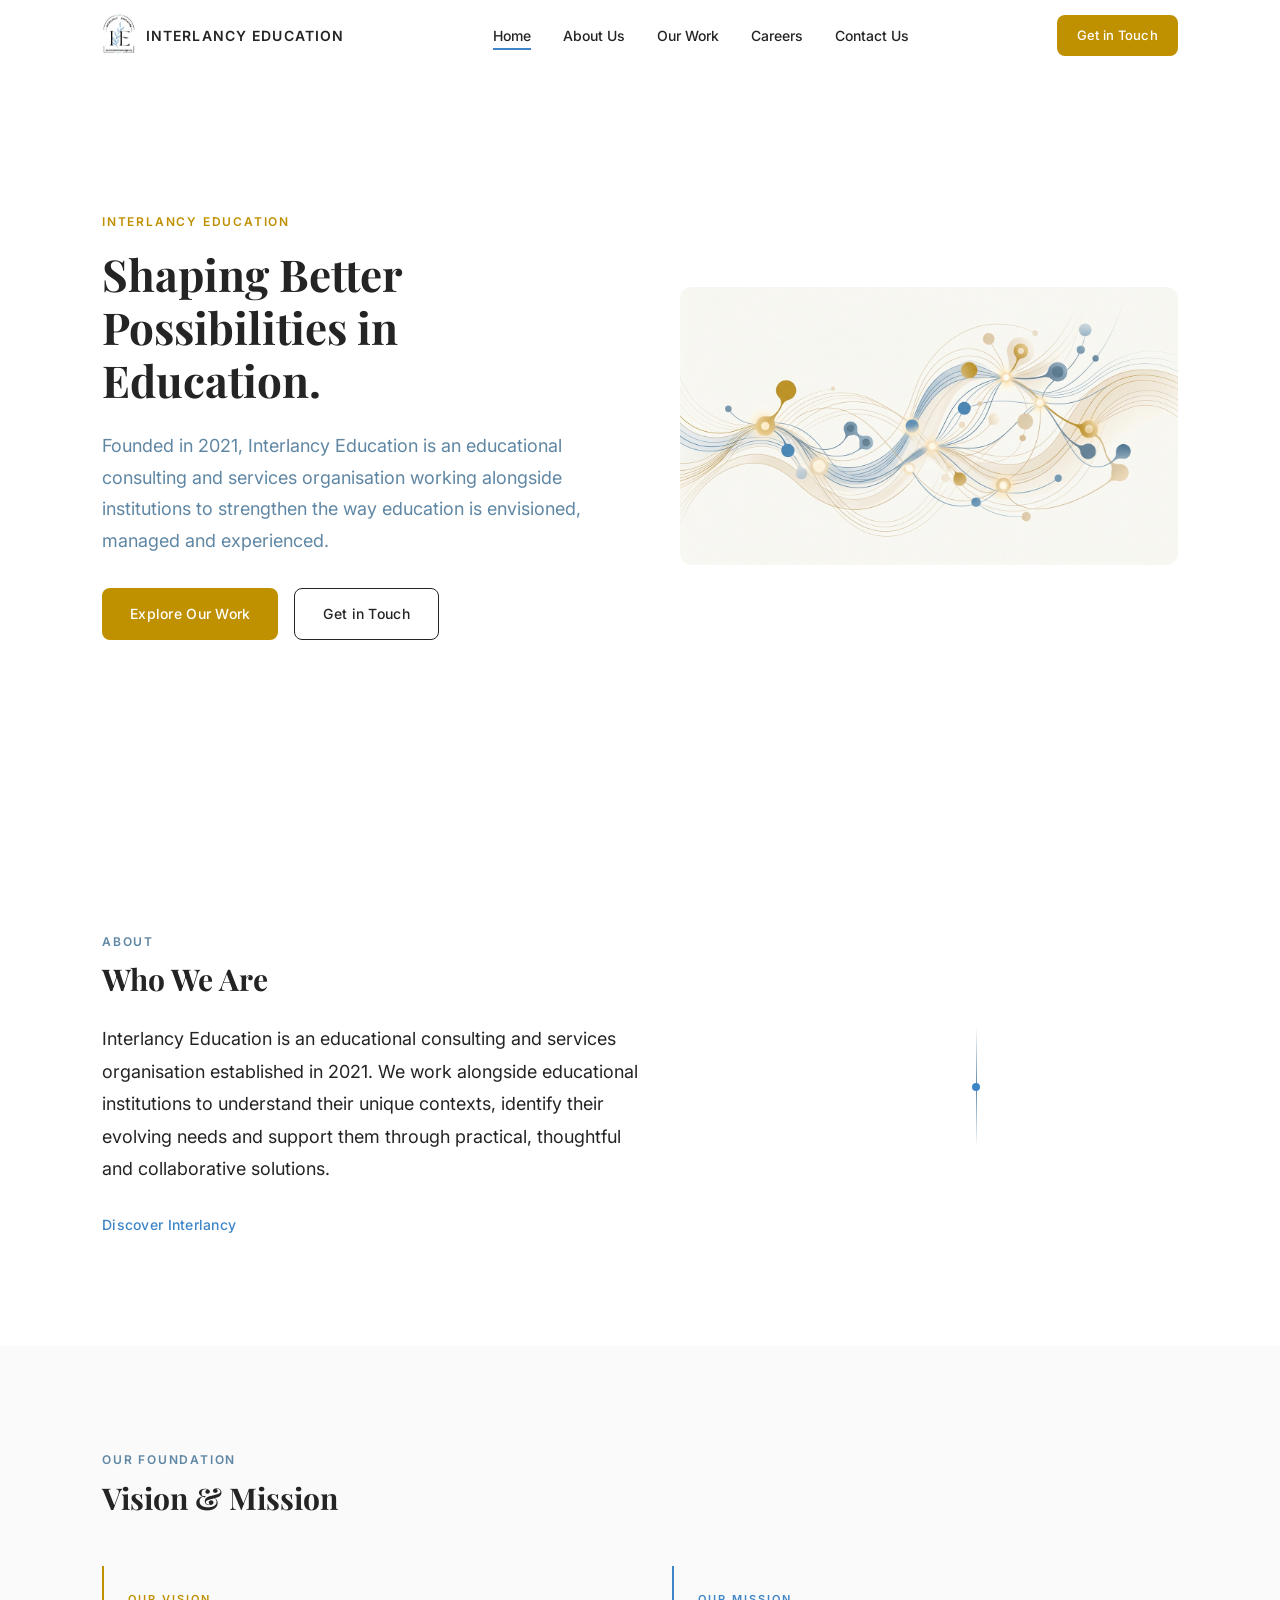
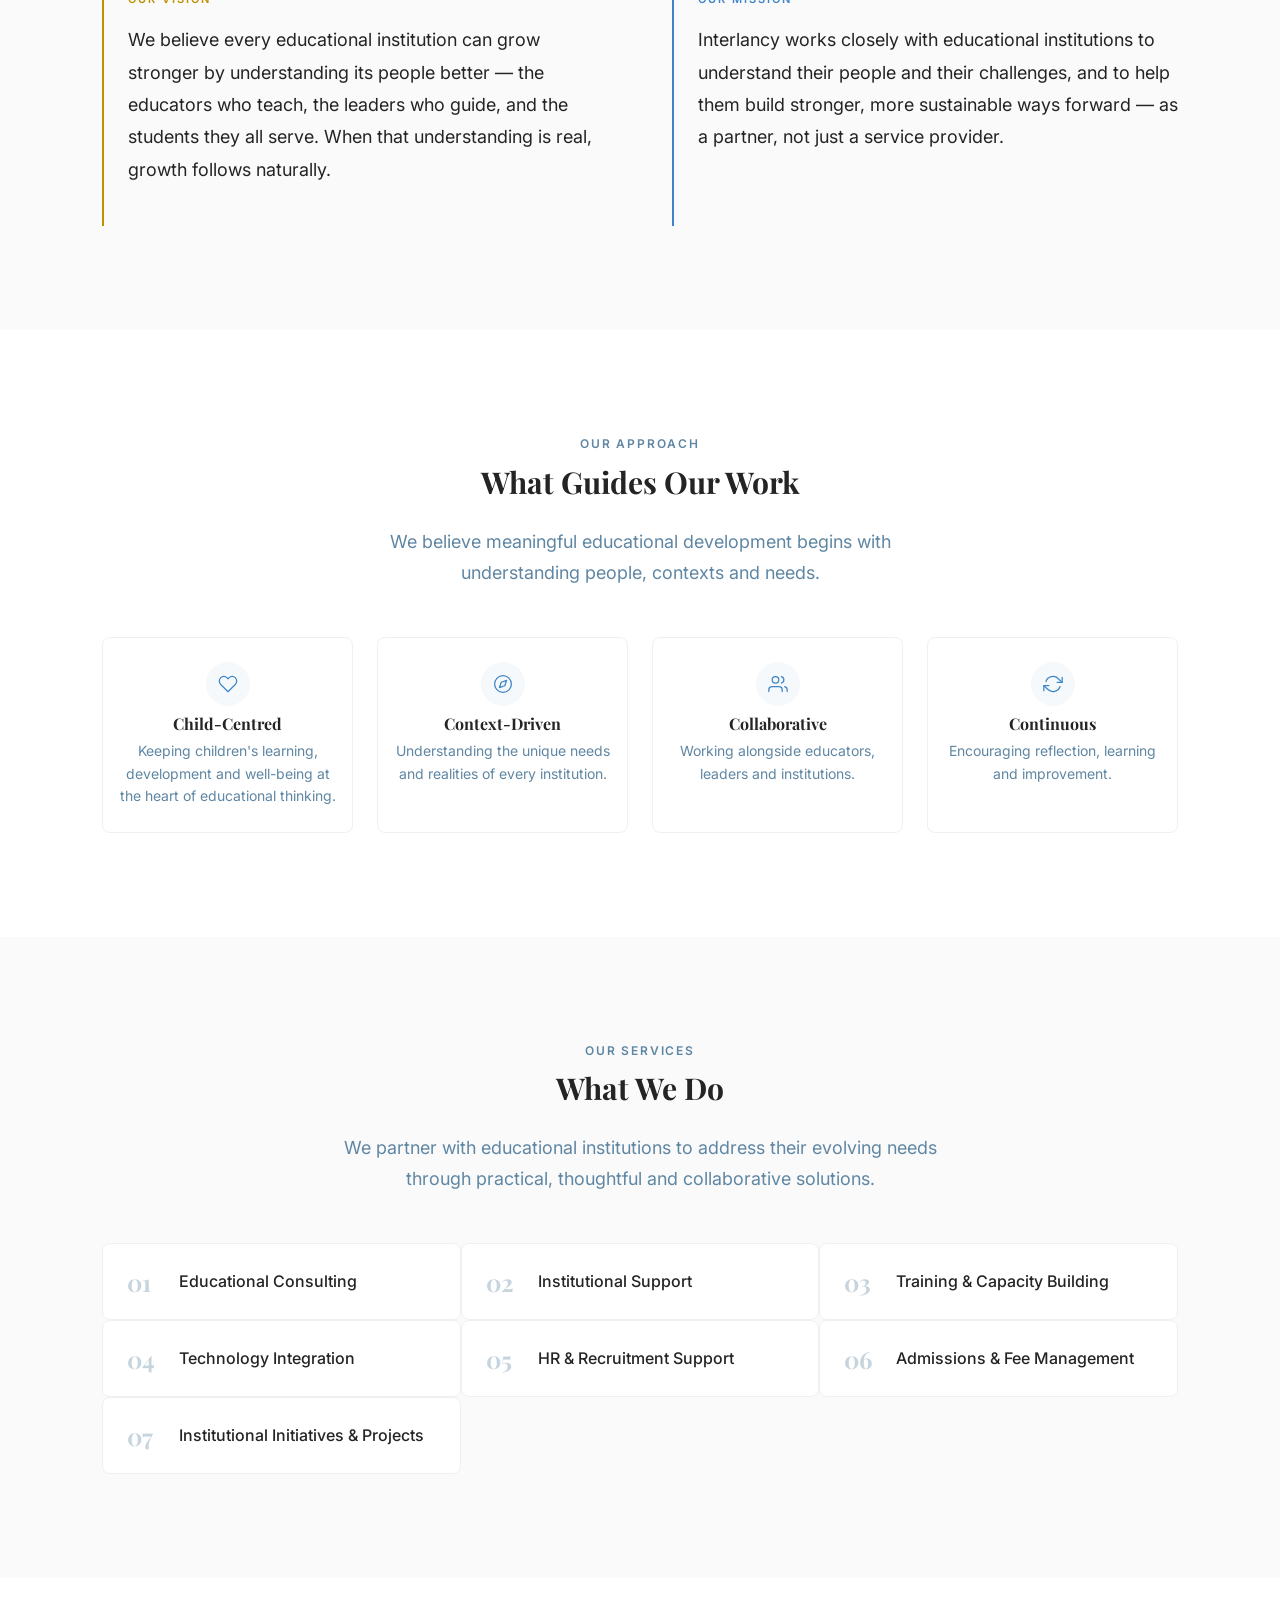
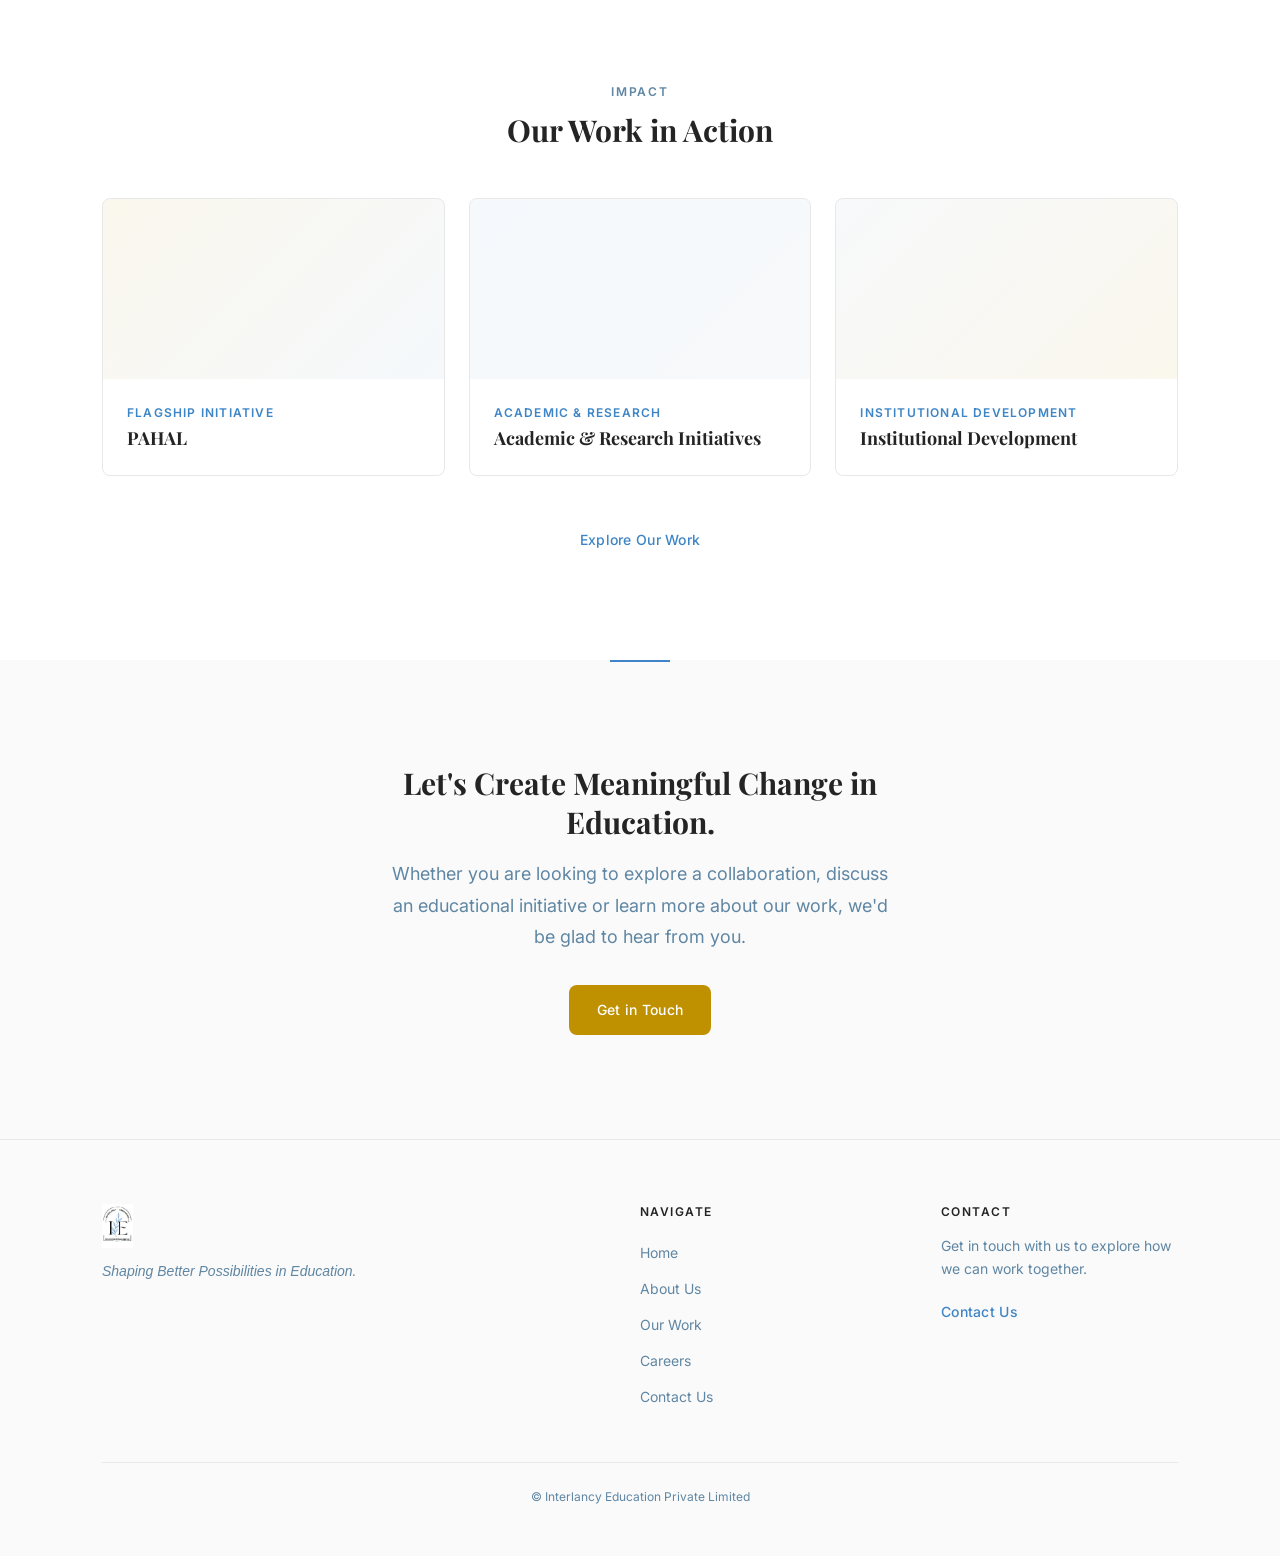
==== commit e7bced97: "refine: Visual refinement of Home Page - Gold reduced to premium accent (hero eyebrow + primary butt" ====
--- a/index.html
+++ b/index.html
@@ -56,7 +56,7 @@
     <section class="hero" id="hero">
       <div class="container hero__container">
         <div class="hero__content">
-          <span class="hero__eyebrow section__eyebrow">INTERLANCY EDUCATION</span>
+          <span class="hero__eyebrow section__eyebrow section__eyebrow--gold">INTERLANCY EDUCATION</span>
           <h1 class="hero__heading">Shaping Better Possibilities in Education.</h1>
           <p class="hero__text">Founded in 2021, Interlancy Education is an educational consulting and services organisation working alongside institutions to strengthen the way education is envisioned, managed and experienced.</p>
           <div class="hero__actions">
@@ -112,7 +112,7 @@
         <div class="principles__header text-center reveal">
           <span class="section__eyebrow">Our Approach</span>
           <h2 class="section__heading">What Guides Our Work</h2>
-          <p class="section__subtext" style="margin: 0 auto;">We believe meaningful educational development begins with understanding people, contexts and needs.</p>
+          <p class="section__subtext">We believe meaningful educational development begins with understanding people, contexts and needs.</p>
         </div>
         <div class="principles__grid">
           <!-- Card 1 -->
@@ -160,7 +160,7 @@
         <div class="services__header text-center reveal">
           <span class="section__eyebrow">Our Services</span>
           <h2 class="section__heading">What We Do</h2>
-          <p class="section__subtext" style="margin: 0 auto;">We partner with educational institutions to address their evolving needs through practical, thoughtful and collaborative solutions.</p>
+          <p class="section__subtext">We partner with educational institutions to address their evolving needs through practical, thoughtful and collaborative solutions.</p>
         </div>
         <div class="services__grid">
           <div class="services__card reveal"><span class="services__number">01</span><span class="services__name">Educational Consulting</span></div>
@@ -225,7 +225,7 @@
       <div class="footer__grid">
         <div class="footer__col">
           <div class="footer__brand">
-            <img src="assets/images/interlancy-logo.jpg" alt="Interlancy Education" class="footer__logo-img" style="height: 48px; margin-bottom: 0.75rem;">
+            <img src="assets/images/interlancy-logo.jpg" alt="Interlancy Education" class="footer__logo-img">
             <p class="footer__tagline">Shaping Better Possibilities in Education.</p>
           </div>
         </div>
--- a/css/style.css
+++ b/css/style.css
@@ -1,7 +1,7 @@
 /* 
 =============================================================================
-  Interlancy Education - Complete Design System & Stylesheet
-  Focus: Calm, Refined, Contemporary, Editorial, Light, Professional
+  Interlancy Education — Design System & Stylesheet (Refined)
+  Calm · Contemporary · Human-centred · Premium · Education-focused
 ============================================================================= 
 */
 
@@ -11,20 +11,23 @@
 ----------------------------------------------------------------------------- 
 */
 :root {
-  /* Colors */
+  /* Brand Colours */
   --color-gold: #BF9000;
+  --color-gold-dark: #A37A00;
   --color-blue: #3D85C6;
+  --color-blue-dark: #2E6BA0;
   --color-steel-blue: #5F86A3;
   --color-charcoal: #242424;
   --color-white: #FFFFFF;
   --color-off-white: #FAFAFA;
   --color-light-gray: #F5F5F5;
   --color-border: #E8E8E8;
-  
+  --color-border-subtle: #F0F0F0;
+
   /* Background accents */
-  --color-gold-light: rgba(191, 144, 0, 0.08);
-  --color-blue-light: rgba(61, 133, 198, 0.06);
-  --color-steel-light: rgba(95, 134, 163, 0.06);
+  --color-gold-light: rgba(191, 144, 0, 0.07);
+  --color-blue-light: rgba(61, 133, 198, 0.05);
+  --color-steel-light: rgba(95, 134, 163, 0.05);
 
   /* Typography */
   --font-display: 'Playfair Display', Georgia, serif;
@@ -37,15 +40,15 @@
   --fw-bold: 700;
 
   /* Font Sizes */
-  --fs-xs: 0.75rem;    /* 12px */
-  --fs-sm: 0.875rem;   /* 14px */
-  --fs-base: 1rem;     /* 16px */
-  --fs-md: 1.125rem;   /* 18px */
-  --fs-lg: 1.25rem;    /* 20px */
-  --fs-xl: 1.5rem;     /* 24px */
-  --fs-2xl: 2rem;      /* 32px */
-  --fs-3xl: 2.5rem;    /* 40px */
-  --fs-4xl: 3rem;      /* 48px */
+  --fs-xs: 0.75rem;
+  --fs-sm: 0.875rem;
+  --fs-base: 1rem;
+  --fs-md: 1.125rem;
+  --fs-lg: 1.25rem;
+  --fs-xl: 1.5rem;
+  --fs-2xl: 1.875rem;
+  --fs-3xl: 2.25rem;
+  --fs-4xl: 2.75rem;
 
   /* Spacing */
   --spacing-xs: 0.5rem;
@@ -54,39 +57,39 @@
   --spacing-lg: 2rem;
   --spacing-xl: 3rem;
   --spacing-2xl: 4rem;
-  --spacing-3xl: 6rem;
-  --spacing-4xl: 8rem;
+  --spacing-3xl: 5rem;
+  --spacing-4xl: 6.5rem;
 
   /* Radii */
   --radius-sm: 4px;
   --radius-md: 8px;
   --radius-lg: 12px;
-  --radius-xl: 16px;
 
   /* Shadows */
-  --shadow-sm: 0 1px 3px rgba(0,0,0,0.06);
-  --shadow-md: 0 4px 12px rgba(0,0,0,0.08);
-  --shadow-lg: 0 8px 24px rgba(0,0,0,0.1);
+  --shadow-sm: 0 1px 3px rgba(0,0,0,0.05);
+  --shadow-md: 0 4px 16px rgba(0,0,0,0.07);
+  --shadow-lg: 0 8px 24px rgba(0,0,0,0.09);
 
   /* Transitions */
   --transition-base: 0.3s ease;
   --transition-slow: 0.5s ease;
 
   /* Layout */
-  --container-max: 1200px;
-  --container-padding: 1.25rem;  /* 20px on mobile */
-  --header-height: 72px;
+  --container-max: 1140px;
+  --container-padding: 1.25rem;
+  --header-height: 68px;
 }
 
 @media (min-width: 1024px) {
   :root {
     --container-padding: 2rem;
+    --header-height: 72px;
   }
 }
 
 @media (min-width: 1440px) {
   :root {
-    --container-padding: 3rem;
+    --container-padding: 2.5rem;
   }
 }
 
@@ -149,27 +152,19 @@
   color: var(--color-charcoal);
 }
 
-h1 {
-  font-size: var(--fs-2xl); /* Mobile 2rem */
-}
-
-h2 {
-  font-size: var(--fs-xl); /* Mobile 1.5rem */
-}
-
-h3 {
-  font-size: var(--fs-lg); /* Mobile 1.25rem */
-}
+h1 { font-size: var(--fs-2xl); }
+h2 { font-size: var(--fs-xl); }
+h3 { font-size: var(--fs-lg); }
 
 @media (min-width: 768px) {
-  h1 { font-size: var(--fs-3xl); /* Tablet 2.5rem */ }
-  h2 { font-size: 1.75rem; /* Tablet 1.75rem */ }
-}
-
-@media (min-width: 1024px) {
-  h1 { font-size: var(--fs-4xl); /* Desktop 3rem */ }
-  h2 { font-size: var(--fs-2xl); /* Desktop 2rem */ }
-  h3 { font-size: var(--fs-xl); /* Desktop 1.5rem */ }
+  h1 { font-size: var(--fs-3xl); }
+  h2 { font-size: 1.625rem; }
+}
+
+@media (min-width: 1024px) {
+  h1 { font-size: var(--fs-4xl); }
+  h2 { font-size: var(--fs-2xl); }
+  h3 { font-size: var(--fs-xl); }
 }
 
 p {
@@ -184,11 +179,11 @@
 }
 
 a:hover {
-  color: var(--color-gold);
+  color: var(--color-blue-dark);
 }
 
 ::selection {
-  background-color: var(--color-gold-light);
+  background-color: rgba(61, 133, 198, 0.12);
   color: inherit;
 }
 
@@ -205,36 +200,47 @@
 }
 
 .section {
-  padding: var(--spacing-3xl) 0; /* Mobile padding */
+  padding: var(--spacing-3xl) 0;
 }
 
 @media (min-width: 1024px) {
   .section {
-    padding: var(--spacing-4xl) 0; /* Desktop padding */
-  }
-}
-
+    padding: var(--spacing-4xl) 0;
+  }
+}
+
+/* Eyebrow: default is steel-blue (subdued), use --gold modifier for premium */
 .section__eyebrow {
   text-transform: uppercase;
   letter-spacing: 0.15em;
   font-size: var(--fs-xs);
-  color: var(--color-gold);
+  color: var(--color-steel-blue);
   font-weight: var(--fw-semibold);
   font-family: var(--font-body);
   display: block;
   margin-bottom: var(--spacing-xs);
 }
 
+.section__eyebrow--gold {
+  color: var(--color-gold);
+}
+
 .section__heading {
   font-family: var(--font-display);
   margin-bottom: var(--spacing-md);
 }
 
 .section__subtext {
-  font-size: var(--fs-md);
+  font-size: var(--fs-base);
   color: var(--color-steel-blue);
-  max-width: 640px;
-  line-height: 1.7;
+  max-width: 600px;
+  line-height: 1.75;
+}
+
+@media (min-width: 1024px) {
+  .section__subtext {
+    font-size: var(--fs-md);
+  }
 }
 
 
@@ -248,7 +254,7 @@
   align-items: center;
   justify-content: center;
   gap: 0.5rem;
-  padding: 0.875rem 2rem;
+  padding: 0.8125rem 1.75rem;
   border-radius: var(--radius-md);
   font-weight: var(--fw-medium);
   font-size: var(--fs-sm);
@@ -260,18 +266,19 @@
   text-decoration: none;
 }
 
+/* Primary: Gold — the premium accent button */
 .btn--primary {
   background-color: var(--color-gold);
   color: var(--color-white);
-  box-shadow: var(--shadow-sm);
 }
 
 .btn--primary:hover {
-  background-color: #A37A00; /* Darken slightly */
+  background-color: var(--color-gold-dark);
   color: var(--color-white);
   box-shadow: var(--shadow-md);
 }
 
+/* Secondary: Outlined charcoal */
 .btn--secondary {
   background-color: transparent;
   border: 1.5px solid var(--color-charcoal);
@@ -283,25 +290,19 @@
   color: var(--color-white);
 }
 
+/* Ghost: Text-only link button — NO arrows */
 .btn--ghost {
   background-color: transparent;
   color: var(--color-blue);
-  padding: 0;
+  padding: 0.25rem 0;
   font-weight: var(--fw-medium);
   border-radius: 0;
+  border-bottom: 1.5px solid transparent;
 }
 
 .btn--ghost:hover {
-  color: var(--color-gold);
-}
-
-.btn--ghost::after {
-  content: '→';
-  transition: transform var(--transition-base);
-}
-
-.btn--ghost:hover::after {
-  transform: translateX(4px);
+  color: var(--color-blue-dark);
+  border-bottom-color: var(--color-blue);
 }
 
 
@@ -315,8 +316,9 @@
   top: 0;
   width: 100%;
   z-index: 1000;
-  background-color: rgba(255, 255, 255, 0.95);
+  background-color: rgba(255, 255, 255, 0.96);
   backdrop-filter: blur(12px);
+  -webkit-backdrop-filter: blur(12px);
   border-bottom: 1px solid transparent;
   transition: all var(--transition-base);
   height: var(--header-height);
@@ -340,36 +342,37 @@
 .header__logo {
   display: flex;
   align-items: center;
-  gap: 0.75rem;
+  gap: 0.625rem;
   text-decoration: none;
 }
 
-.header__logo img {
-  height: 44px; /* Mobile */
-}
-
-@media (min-width: 1024px) {
-  .header__logo img {
-    height: 52px; /* Desktop */
+.header__logo-img {
+  height: 40px;
+}
+
+@media (min-width: 1024px) {
+  .header__logo-img {
+    height: 48px;
   }
 }
 
 .header__logo-text {
-  font-family: var(--font-display);
-  font-size: 0.875rem; /* Mobile */
-  font-weight: var(--fw-bold);
+  font-family: var(--font-body);
+  font-size: 0.8125rem;
+  font-weight: var(--fw-semibold);
   color: var(--color-charcoal);
-  letter-spacing: 0.02em;
+  letter-spacing: 0.08em;
+  text-transform: uppercase;
 }
 
 @media (min-width: 1024px) {
   .header__logo-text {
-    font-size: 1rem; /* Desktop */
+    font-size: 0.875rem;
   }
 }
 
 .nav {
-  display: none; /* Hidden on mobile */
+  display: none;
 }
 
 @media (min-width: 1024px) {
@@ -396,11 +399,11 @@
 .nav__link::after {
   content: '';
   position: absolute;
-  bottom: 0;
+  bottom: -2px;
   left: 0;
   width: 0;
   height: 2px;
-  background-color: var(--color-gold);
+  background-color: var(--color-blue);
   transition: width var(--transition-base);
 }
 
@@ -414,22 +417,27 @@
 }
 
 .header__cta {
-  display: none; /* Hidden on mobile */
+  display: none;
 }
 
 @media (min-width: 1024px) {
   .header__cta {
     display: inline-flex;
-    padding: 0.625rem 1.5rem; /* Smaller padding */
-  }
-}
-
+    padding: 0.5625rem 1.25rem;
+    font-size: 0.8125rem;
+  }
+}
+
+/* Hamburger */
 .hamburger {
   display: flex;
   flex-direction: column;
   gap: 5px;
   cursor: pointer;
-  width: 24px;
+  width: 22px;
+  background: none;
+  border: none;
+  padding: 4px 0;
 }
 
 @media (min-width: 1024px) {
@@ -439,7 +447,7 @@
 }
 
 .hamburger__line {
-  width: 24px;
+  width: 22px;
   height: 2px;
   background-color: var(--color-charcoal);
   transition: all var(--transition-base);
@@ -484,13 +492,18 @@
 }
 
 .mobile-menu__link {
-  font-size: var(--fs-lg);
-  font-family: var(--font-display);
+  font-size: var(--fs-md);
+  font-family: var(--font-body);
+  font-weight: var(--fw-medium);
   padding: var(--spacing-sm) 0;
-  border-bottom: 1px solid var(--color-border);
+  border-bottom: 1px solid var(--color-border-subtle);
   color: var(--color-charcoal);
   text-decoration: none;
   display: block;
+}
+
+.mobile-menu__link.active {
+  color: var(--color-blue);
 }
 
 .mobile-menu__cta {
@@ -510,6 +523,7 @@
   display: flex;
   align-items: center;
   padding-top: var(--header-height);
+  padding-bottom: var(--spacing-xl);
   background-color: var(--color-white);
   position: relative;
   overflow: hidden;
@@ -526,6 +540,7 @@
 @media (min-width: 1024px) {
   .hero__container {
     grid-template-columns: 1fr 1fr;
+    gap: var(--spacing-3xl);
   }
 }
 
@@ -535,28 +550,30 @@
 
 .hero__eyebrow {
   margin-bottom: var(--spacing-sm);
+  color: var(--color-gold);
 }
 
 .hero__heading {
-  font-size: 2rem;
+  font-size: 1.875rem;
   font-family: var(--font-display);
   line-height: 1.2;
   color: var(--color-charcoal);
 }
 
 @media (min-width: 768px) {
-  .hero__heading { font-size: 2.5rem; }
-}
-
-@media (min-width: 1024px) {
-  .hero__heading { font-size: 3rem; }
+  .hero__heading { font-size: 2.25rem; }
+}
+
+@media (min-width: 1024px) {
+  .hero__heading { font-size: 2.75rem; }
 }
 
 .hero__text {
   font-size: var(--fs-base);
   color: var(--color-steel-blue);
-  line-height: 1.7;
+  line-height: 1.75;
   margin: var(--spacing-md) 0 var(--spacing-lg);
+  max-width: 480px;
 }
 
 @media (min-width: 1024px) {
@@ -571,15 +588,21 @@
 
 .hero__visual {
   order: 2;
-  max-height: 280px;
+  max-height: 260px;
   overflow: hidden;
   border-radius: var(--radius-lg);
 }
 
+@media (min-width: 768px) {
+  .hero__visual {
+    max-height: 320px;
+  }
+}
+
 @media (min-width: 1024px) {
   .hero__visual {
     max-height: none;
-    border-radius: 0; /* Assuming full or specific styling on desktop */
+    border-radius: var(--radius-lg);
   }
 }
 
@@ -592,7 +615,7 @@
 
 /* 
 -----------------------------------------------------------------------------
-  WHO WE ARE SECTION
+  WHO WE ARE — Editorial text layout
 ----------------------------------------------------------------------------- 
 */
 .who-we-are {
@@ -608,97 +631,152 @@
 
 @media (min-width: 1024px) {
   .who-we-are__container {
-    grid-template-columns: 1fr 1fr;
+    grid-template-columns: 1.2fr 0.8fr;
   }
 }
 
 .who-we-are__content {
-  max-width: 560px;
+  max-width: 540px;
 }
 
 .who-we-are__text {
-  font-size: var(--fs-md);
+  font-size: var(--fs-base);
   line-height: 1.8;
   color: var(--color-charcoal);
-}
-
+  margin-bottom: var(--spacing-md);
+}
+
+@media (min-width: 1024px) {
+  .who-we-are__text {
+    font-size: var(--fs-md);
+  }
+}
+
+/* Decorative accent — subtle abstract visual using steel-blue */
 .who-we-are__visual {
-  border-left: 3px solid var(--color-gold);
-  padding-left: var(--spacing-lg);
+  display: none;
+}
+
+@media (min-width: 1024px) {
+  .who-we-are__visual {
+    display: block;
+    position: relative;
+  }
+}
+
+.who-we-are__accent {
   position: relative;
-  /* Add background pattern or subtle styles here if needed */
-}
-
-
-/* 
------------------------------------------------------------------------------
-  VISION & MISSION SECTION
+  height: 200px;
+  display: flex;
+  align-items: center;
+  justify-content: center;
+}
+
+.who-we-are__accent-line {
+  width: 1px;
+  height: 120px;
+  background: linear-gradient(to bottom, transparent, var(--color-steel-blue), transparent);
+  position: absolute;
+  left: 50%;
+}
+
+.who-we-are__accent-dot {
+  width: 8px;
+  height: 8px;
+  border-radius: 50%;
+  background-color: var(--color-blue);
+  position: relative;
+}
+
+
+/* 
+-----------------------------------------------------------------------------
+  VISION & MISSION — Typography-led editorial, NOT card-heavy
 ----------------------------------------------------------------------------- 
 */
 .vision-mission {
   background-color: var(--color-off-white);
+}
+
+.vision-mission__header {
+  margin-bottom: var(--spacing-xl);
 }
 
 .vision-mission__grid {
   display: grid;
   grid-template-columns: 1fr;
-  gap: var(--spacing-2xl);
-}
-
-@media (min-width: 1024px) {
+  gap: var(--spacing-lg);
+}
+
+@media (min-width: 768px) {
   .vision-mission__grid {
     grid-template-columns: 1fr 1fr;
-  }
-}
-
+    gap: var(--spacing-2xl);
+  }
+}
+
+/* Cards: minimal editorial treatment — no shadow, no rounded bg */
 .vision-mission__card {
-  padding: var(--spacing-xl);
+  padding: var(--spacing-md) 0 var(--spacing-md) var(--spacing-md);
   position: relative;
-  background-color: var(--color-white);
-  border-radius: var(--radius-lg);
-  box-shadow: var(--shadow-sm);
 }
 
 .vision-mission__card--vision {
-  border-left: 3px solid var(--color-gold);
+  border-left: 2px solid var(--color-gold);
 }
 
 .vision-mission__card--mission {
-  border-left: 3px solid var(--color-blue);
+  border-left: 2px solid var(--color-blue);
 }
 
 .vision-mission__label {
   margin-bottom: var(--spacing-sm);
-}
-
+  font-size: 0.6875rem;
+  letter-spacing: 0.18em;
+}
+
+.vision-mission__card--vision .vision-mission__label {
+  color: var(--color-gold);
+}
+
+.vision-mission__card--mission .vision-mission__label {
+  color: var(--color-blue);
+}
+
+/* Text: readable body typography, NOT oversized display */
 .vision-mission__text {
-  font-family: var(--font-display);
-  font-size: var(--fs-lg);
-  line-height: 1.6;
+  font-family: var(--font-body);
+  font-size: var(--fs-base);
+  line-height: 1.75;
   font-weight: var(--fw-regular);
   color: var(--color-charcoal);
 }
 
 @media (min-width: 1024px) {
   .vision-mission__text {
-    font-size: var(--fs-xl);
-  }
-}
-
-
-/* 
------------------------------------------------------------------------------
-  WHAT GUIDES OUR WORK (Principles)
+    font-size: var(--fs-md);
+    line-height: 1.8;
+  }
+}
+
+
+/* 
+-----------------------------------------------------------------------------
+  WHAT GUIDES OUR WORK — Lighter principle cards
 ----------------------------------------------------------------------------- 
 */
 .principles {
   background-color: var(--color-white);
+}
+
+.principles__header {
+  margin-bottom: var(--spacing-xl);
 }
 
 .principles__grid {
   display: grid;
   grid-template-columns: 1fr;
-  gap: var(--spacing-md);
+  gap: var(--spacing-sm);
 }
 
 @media (min-width: 768px) {
@@ -710,40 +788,47 @@
 @media (min-width: 1024px) {
   .principles__grid {
     grid-template-columns: repeat(4, 1fr);
+    gap: var(--spacing-md);
   }
 }
 
 .principles__card {
-  padding: var(--spacing-lg);
-  border: 1px solid var(--color-border);
-  border-radius: var(--radius-lg);
+  padding: var(--spacing-md) var(--spacing-sm);
+  border: 1px solid var(--color-border-subtle);
+  border-radius: var(--radius-md);
   text-align: center;
   transition: all var(--transition-base);
   background-color: var(--color-white);
 }
 
 .principles__card:hover {
-  box-shadow: var(--shadow-md);
-  border-color: var(--color-gold);
-}
-
+  box-shadow: var(--shadow-sm);
+  border-color: var(--color-steel-blue);
+}
+
+/* Icons: use blue/steel palette, NOT gold */
 .principles__icon {
-  width: 56px;
-  height: 56px;
-  margin: 0 auto var(--spacing-sm);
+  width: 44px;
+  height: 44px;
+  margin: 0 auto var(--spacing-xs);
   display: flex;
   align-items: center;
   justify-content: center;
   border-radius: 50%;
-  background-color: var(--color-gold-light);
-  color: var(--color-gold);
-  font-size: 1.5rem;
+  background-color: var(--color-blue-light);
+  color: var(--color-blue);
+}
+
+.principles__icon svg {
+  width: 20px;
+  height: 20px;
 }
 
 .principles__name {
   font-family: var(--font-display);
-  font-size: var(--fs-lg);
-  margin-bottom: var(--spacing-xs);
+  font-size: var(--fs-base);
+  margin-bottom: 0.375rem;
+  font-weight: var(--fw-bold);
 }
 
 .principles__desc {
@@ -756,17 +841,21 @@
 
 /* 
 -----------------------------------------------------------------------------
-  WHAT WE DO (Services)
+  WHAT WE DO — Clean structured grid, NOT heavy cards
 ----------------------------------------------------------------------------- 
 */
 .services {
   background-color: var(--color-off-white);
+}
+
+.services__header {
+  margin-bottom: var(--spacing-xl);
 }
 
 .services__grid {
   display: grid;
   grid-template-columns: 1fr;
-  gap: var(--spacing-md);
+  gap: 0;
 }
 
 @media (min-width: 768px) {
@@ -779,51 +868,77 @@
   .services__grid {
     grid-template-columns: repeat(3, 1fr);
   }
-  /* Optional: Center last row if uneven can be handled with flex/grid tricks, 
-     but keeping it simple with CSS Grid unless specific utility is needed. */
-}
-
+}
+
+/* Service items: clean list-like treatment instead of heavy cards */
 .services__card {
   display: flex;
-  align-items: flex-start;
+  align-items: center;
   gap: var(--spacing-sm);
-  padding: var(--spacing-lg);
+  padding: var(--spacing-md) var(--spacing-sm);
+  background-color: transparent;
+  border-bottom: 1px solid var(--color-border);
+  transition: background-color var(--transition-base);
+}
+
+@media (min-width: 768px) {
+  .services__card {
+    padding: var(--spacing-md);
+    border-bottom: none;
+    border: 1px solid var(--color-border-subtle);
+    background-color: var(--color-white);
+    border-radius: var(--radius-md);
+  }
+}
+
+.services__card:hover {
   background-color: var(--color-white);
-  border-radius: var(--radius-lg);
-  border: 1px solid var(--color-border);
-  transition: all var(--transition-base);
-}
-
-.services__card:hover {
-  box-shadow: var(--shadow-md);
-  border-color: var(--color-blue);
-}
-
+}
+
+@media (min-width: 768px) {
+  .services__card:hover {
+    box-shadow: var(--shadow-sm);
+    border-color: var(--color-blue);
+  }
+}
+
+/* Numbers: steel-blue, restrained */
 .services__number {
   font-family: var(--font-display);
-  font-size: var(--fs-2xl);
-  color: var(--color-gold);
-  opacity: 0.4;
+  font-size: var(--fs-xl);
+  color: var(--color-steel-blue);
+  opacity: 0.35;
   font-weight: var(--fw-bold);
-  min-width: 40px;
+  min-width: 36px;
+  line-height: 1;
 }
 
 .services__name {
-  font-family: var(--font-display);
-  font-size: var(--fs-md);
-  font-weight: var(--fw-semibold);
+  font-family: var(--font-body);
+  font-size: var(--fs-sm);
+  font-weight: var(--fw-medium);
   color: var(--color-charcoal);
   margin-bottom: 0;
 }
 
-
-/* 
------------------------------------------------------------------------------
-  OUR WORK IN ACTION (Preview)
+@media (min-width: 1024px) {
+  .services__name {
+    font-size: var(--fs-base);
+  }
+}
+
+
+/* 
+-----------------------------------------------------------------------------
+  OUR WORK IN ACTION — Image/project-led composition
 ----------------------------------------------------------------------------- 
 */
 .work-preview {
   background-color: var(--color-white);
+}
+
+.work-preview__header {
+  margin-bottom: var(--spacing-xl);
 }
 
 .work-preview__grid {
@@ -845,7 +960,7 @@
 }
 
 .work-preview__card {
-  border-radius: var(--radius-lg);
+  border-radius: var(--radius-md);
   overflow: hidden;
   border: 1px solid var(--color-border);
   background-color: var(--color-white);
@@ -856,12 +971,19 @@
 
 .work-preview__card:hover {
   box-shadow: var(--shadow-md);
+  border-color: var(--color-steel-blue);
 }
 
 .work-preview__image {
-  height: 180px;
+  height: 160px;
   background-color: var(--color-light-gray);
   overflow: hidden;
+}
+
+@media (min-width: 1024px) {
+  .work-preview__image {
+    height: 180px;
+  }
 }
 
 .work-preview__image img {
@@ -872,7 +994,7 @@
 }
 
 .work-preview__card:hover .work-preview__image img {
-  transform: scale(1.05);
+  transform: scale(1.03);
 }
 
 .work-preview__body {
@@ -881,68 +1003,101 @@
 
 .work-preview__area {
   font-size: var(--fs-xs);
+  font-weight: var(--fw-semibold);
   color: var(--color-blue);
-  margin-bottom: 0;
+  text-transform: uppercase;
+  letter-spacing: 0.1em;
+  display: block;
+  margin-bottom: 0.25rem;
 }
 
 .work-preview__title {
   font-family: var(--font-display);
-  font-size: var(--fs-md);
-  margin: var(--spacing-xs) 0;
+  font-size: var(--fs-base);
+  margin: 0;
   color: var(--color-charcoal);
+  font-weight: var(--fw-bold);
+}
+
+@media (min-width: 1024px) {
+  .work-preview__title {
+    font-size: var(--fs-md);
+  }
 }
 
 .work-preview__desc {
   font-size: var(--fs-sm);
   color: var(--color-steel-blue);
   line-height: 1.6;
+  margin-top: var(--spacing-xs);
   margin-bottom: 0;
 }
 
-
-/* 
------------------------------------------------------------------------------
-  FINAL CTA
+.work-preview__footer {
+  margin-top: var(--spacing-xl);
+}
+
+
+/* 
+-----------------------------------------------------------------------------
+  FINAL CTA — Light, elegant, minimal
 ----------------------------------------------------------------------------- 
 */
 .final-cta {
   background-color: var(--color-off-white);
   text-align: center;
-  padding: var(--spacing-4xl) 0;
-  border-top: 1px solid var(--color-border);
-  border-bottom: 1px solid var(--color-border);
   position: relative;
 }
 
-/* Subtle decorative border using pseudo-elements */
+/* Subtle top accent — blue, not gold */
 .final-cta::before {
   content: '';
   position: absolute;
   top: 0;
   left: 50%;
   transform: translateX(-50%);
-  width: 80px;
-  height: 3px;
-  background-color: var(--color-gold);
+  width: 60px;
+  height: 2px;
+  background-color: var(--color-blue);
 }
 
 .final-cta__heading {
   font-family: var(--font-display);
-  max-width: 600px;
-  margin: 0 auto var(--spacing-md);
+  max-width: 520px;
+  margin: 0 auto var(--spacing-sm);
+  font-size: var(--fs-xl);
+}
+
+@media (min-width: 768px) {
+  .final-cta__heading {
+    font-size: 1.625rem;
+  }
+}
+
+@media (min-width: 1024px) {
+  .final-cta__heading {
+    font-size: var(--fs-2xl);
+  }
 }
 
 .final-cta__text {
-  font-size: var(--fs-md);
+  font-size: var(--fs-base);
   color: var(--color-steel-blue);
-  max-width: 560px;
+  max-width: 500px;
   margin: 0 auto var(--spacing-lg);
-}
-
-
-/* 
------------------------------------------------------------------------------
-  FOOTER
+  line-height: 1.75;
+}
+
+@media (min-width: 1024px) {
+  .final-cta__text {
+    font-size: var(--fs-md);
+  }
+}
+
+
+/* 
+-----------------------------------------------------------------------------
+  FOOTER — Light, clean
 ----------------------------------------------------------------------------- 
 */
 .footer {
@@ -954,7 +1109,7 @@
 .footer__grid {
   display: grid;
   grid-template-columns: 1fr;
-  gap: var(--spacing-xl);
+  gap: var(--spacing-lg);
 }
 
 @media (min-width: 768px) {
@@ -965,47 +1120,50 @@
 
 @media (min-width: 1024px) {
   .footer__grid {
-    grid-template-columns: 2fr 1fr 1fr 1fr;
-  }
-}
-
-.footer__brand {
-  font-family: var(--font-display);
-  font-size: 1rem;
-  font-weight: var(--fw-bold);
-  color: var(--color-charcoal);
-  letter-spacing: 0.02em;
-  text-decoration: none;
-  display: inline-flex;
-  align-items: center;
-  gap: 0.75rem;
+    grid-template-columns: 2fr 1fr 1fr;
+    gap: var(--spacing-2xl);
+  }
+}
+
+.footer__logo-img {
+  height: 44px;
+  margin-bottom: 0.75rem;
 }
 
 .footer__tagline {
   font-size: var(--fs-sm);
   color: var(--color-steel-blue);
   margin-top: var(--spacing-xs);
+  font-style: italic;
 }
 
 .footer__heading {
-  font-size: var(--fs-sm);
+  font-size: var(--fs-xs);
   font-weight: var(--fw-semibold);
   text-transform: uppercase;
-  letter-spacing: 0.1em;
+  letter-spacing: 0.12em;
   color: var(--color-charcoal);
   margin-bottom: var(--spacing-sm);
+  font-family: var(--font-body);
 }
 
 .footer__link {
   font-size: var(--fs-sm);
   color: var(--color-steel-blue);
   display: block;
-  padding: var(--spacing-xs) 0;
+  padding: 0.375rem 0;
   transition: color var(--transition-base);
 }
 
 .footer__link:hover {
   color: var(--color-blue);
+}
+
+.footer__contact-text {
+  font-size: var(--fs-sm);
+  color: var(--color-steel-blue);
+  line-height: 1.6;
+  margin-bottom: var(--spacing-sm);
 }
 
 .footer__bottom {
@@ -1020,12 +1178,12 @@
 
 /* 
 -----------------------------------------------------------------------------
-  ANIMATIONS
+  ANIMATIONS — Subtle, purposeful
 ----------------------------------------------------------------------------- 
 */
 .reveal {
   opacity: 0;
-  transform: translateY(20px);
+  transform: translateY(16px);
   transition: opacity 0.6s ease, transform 0.6s ease;
 }
 
@@ -1062,6 +1220,11 @@
 
 .text-steel {
   color: var(--color-steel-blue);
+}
+
+.text-center .section__subtext {
+  margin-left: auto;
+  margin-right: auto;
 }
 
 .sr-only {
